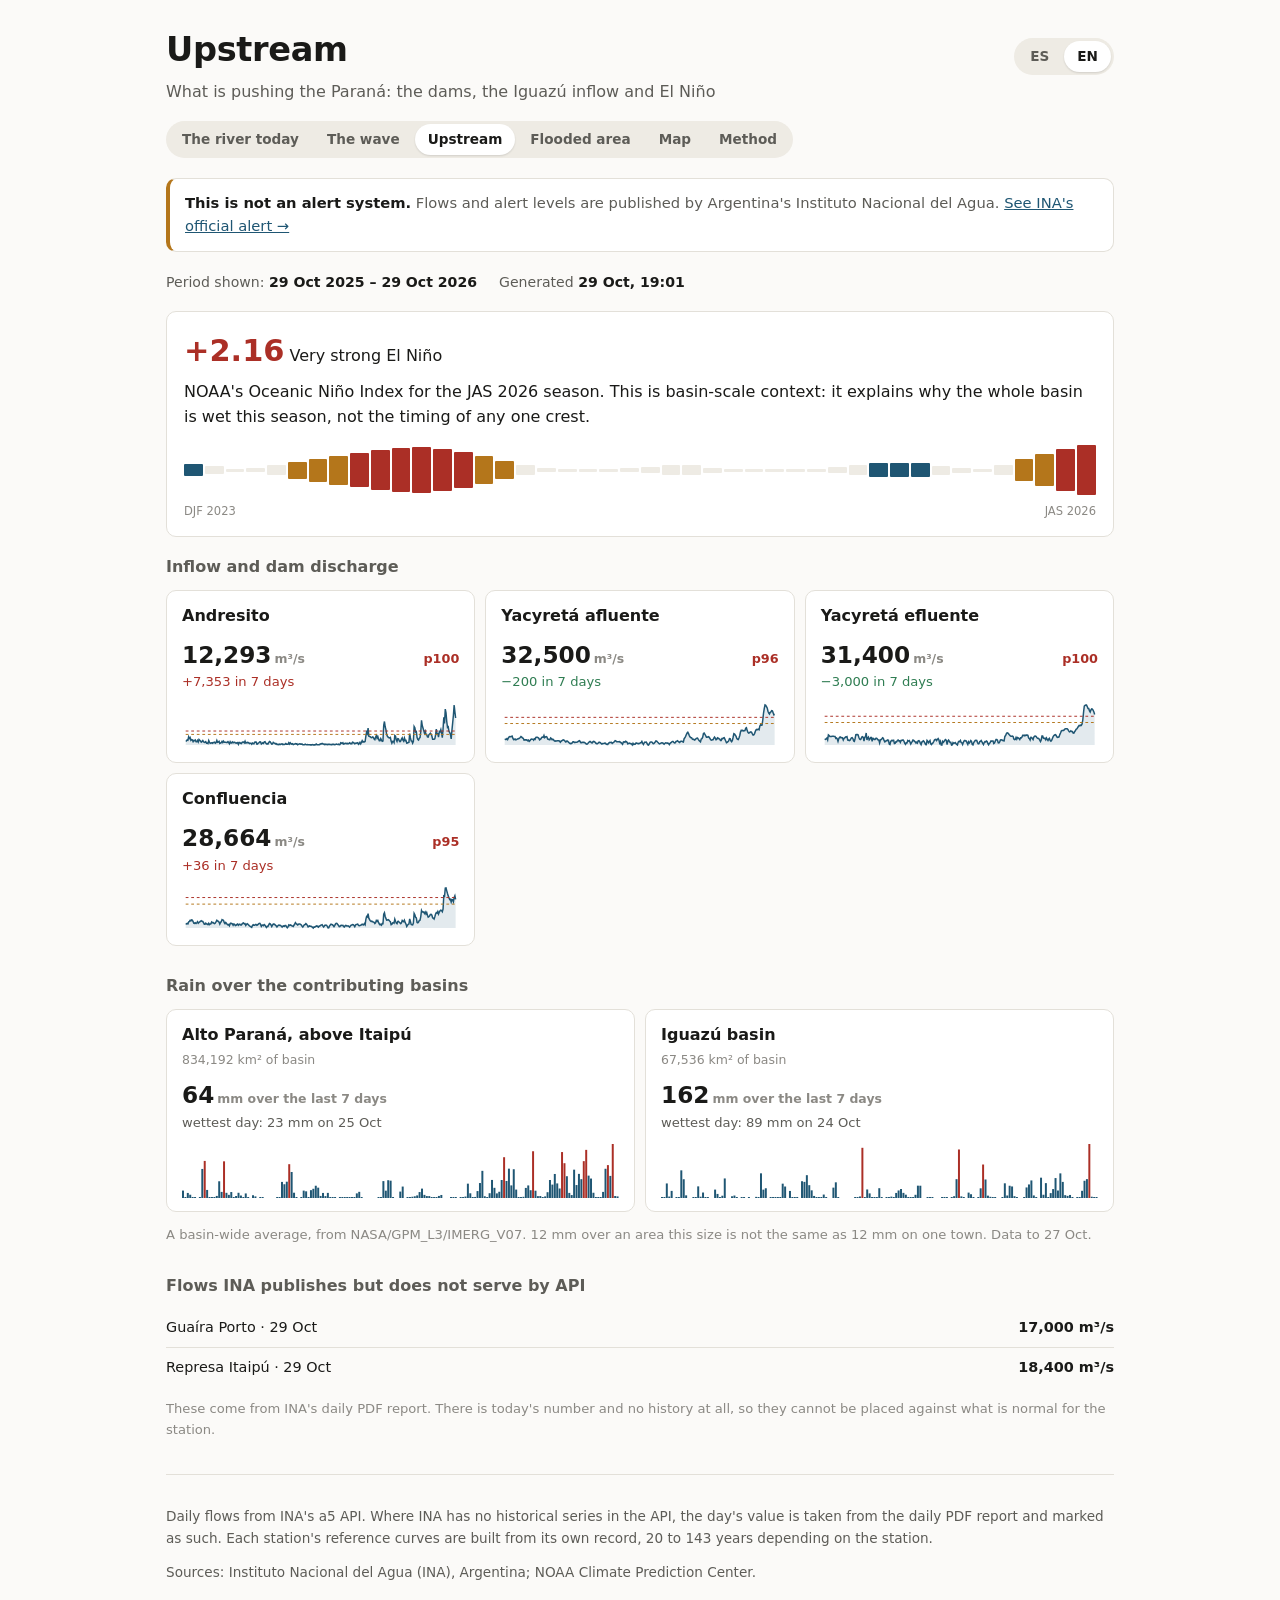
==== site/drivers.html @ 93b8a7eb "Link the method page, and stop the nav overflowing a phone Six views do not fit one row at 375 px - " ====
<!doctype html>
<html lang="es" data-theme="auto">
<head>
<meta charset="utf-8">
<meta name="viewport" content="width=device-width, initial-scale=1">
<title>Aguas arriba — Crecida del Paraná</title>
<meta name="description" content="Lo que empuja al Paraná: las represas, el aporte del Iguazú y el estado del Niño.">
<link rel="stylesheet" href="style.css">
</head>
<body>
<div class="wrap">

  <header>
    <div>
      <h1 data-t="title"></h1>
      <p class="sub" data-t="subtitle"></p>
    </div>
    <div class="langs" role="group" data-t-aria="langGroup">
      <button type="button" data-lang="es" aria-pressed="true">ES</button>
      <button type="button" data-lang="en" aria-pressed="false">EN</button>
    </div>
  </header>

  <nav class="views" data-t-aria="viewsNav">
    <a href="index.html" data-t="viewToday"></a>
    <a href="wave.html" data-t="viewWave"></a>
    <a href="drivers.html" aria-current="page" data-t="viewDrivers"></a>
    <a href="flood.html" data-t="viewFlood"></a>
    <a href="map.html" data-t="viewMap"></a>
    <a href="method.html" data-t="viewMethod"></a>
  </nav>

  <p class="notice">
    <strong data-t="noticeStrong"></strong>
    <span data-t="noticeBody"></span>
    <a href="https://alerta.ina.gob.ar/" target="_blank" rel="noopener" data-t="officialLink"></a>
  </p>

  <div id="error" class="err" hidden></div>

  <div class="meta" id="meta" hidden>
    <span><span data-t="windowLabel"></span> <b id="windowText"></b></span>
    <span><span data-t="generatedAt"></span> <b id="genAt"></b></span>
  </div>

  <div class="enso" id="enso" hidden>
    <span class="phase" id="ensoVal">–</span>
    <span class="cap" id="ensoPhase"></span>
    <p class="cap" style="margin:6px 0 0" id="ensoNote"></p>
    <div class="bars" id="ensoBars"></div>
    <div class="axis"><span id="ensoFrom"></span><span id="ensoTo"></span></div>
  </div>

  <h2 class="section" data-t="flowsHeading"></h2>
  <div class="drivers" id="drivers"></div>

  <h2 class="section" style="margin-top:28px" data-t="rainHeading"></h2>
  <div class="rain" id="rain"></div>
  <p class="cap" style="color:var(--ink-faint);font-size:.82rem" id="rainNote"></p>

  <h2 class="section" style="margin-top:28px" data-t="printedHeading"></h2>
  <div class="printed" id="printed"></div>
  <p class="cap" style="color:var(--ink-faint);font-size:.82rem" data-t="printedNote"></p>

  <footer>
    <p data-t="method"></p>
    <p data-t="credits"></p>
  </footer>
</div>

<script>
"use strict";

const T = {
  es: {
    htmlLang: "es", locale: "es-AR",
    title: "Aguas arriba",
    subtitle: "Lo que empuja al Paraná: las represas, el aporte del Iguazú y El Niño",
    langGroup: "Idioma", viewsNav: "Vistas",
    viewToday: "El río hoy", viewWave: "La onda", viewDrivers: "Aguas arriba",
    viewFlood: "Superficie",
    viewMap: "Mapa", viewMethod: "Método",
    noticeStrong: "Esto no es un sistema de alerta.",
    noticeBody: "Los caudales y los niveles de alerta los publica el Instituto Nacional del Agua.",
    officialLink: "Ver el alerta oficial del INA →",
    windowLabel: "Período mostrado:", generatedAt: "Generado",
    flowsHeading: "Caudales de entrada y de las represas",
    rainHeading: "Lluvia sobre las cuencas de aporte",
    rainBasins: { alto_parana: "Alto Paraná, sobre Itaipú", iguazu: "Cuenca del Iguazú" },
    rainLast: (n) => `en los últimos ${n} días`,
    rainPeak: (mm, day) => `día más lluvioso: ${mm} mm el ${day}`,
    rainArea: (km2) => `${km2} km² de cuenca`,
    rainNote: (src, when, stale) =>
      `Promedio sobre toda la cuenca, de ${src}. 12 mm sobre un área así no es lo mismo que 12 mm sobre un pueblo. ` +
      `Datos al ${when}` + (stale > 3 ? `, hace ${stale} días.` : "."),
    printedHeading: "Caudales que el INA publica pero no sirve por API",
    printedNote: "Estos valores salen del reporte diario del INA en PDF. Hay el número de hoy y nada de historia, así que no se los puede comparar con lo normal de la estación.",
    ensoNote: (season, year) => `Índice Niño Oceánico de la NOAA, trimestre ${season} ${year}. Es contexto de cuenca: explica por qué toda la cuenca está húmeda esta temporada, no el pico de una crecida en particular.`,
    phases: {
      el_nino_very_strong: "El Niño muy fuerte",
      el_nino_strong: "El Niño fuerte",
      el_nino_moderate: "El Niño moderado",
      el_nino_weak: "El Niño débil",
      neutral: "Neutral",
      la_nina_weak: "La Niña débil",
      la_nina_moderate: "La Niña moderada",
      la_nina_strong: "La Niña fuerte",
      la_nina_very_strong: "La Niña muy fuerte",
      unknown: "Sin dato",
    },
    inSevenDays: "en 7 días",
    noReference: "sin referencia histórica",
    alertShort: "Alerta", evacShort: "Evac.",
    method: "Caudales diarios de la API a5 del INA. Donde el INA no tiene una serie histórica en la API, el valor del día se toma del reporte diario en PDF y se marca como tal. Las curvas de referencia de cada estación se arman con su propio registro, entre 20 y 143 años según la estación.",
    credits: "Fuentes: Instituto Nacional del Agua (INA), Argentina; NOAA Climate Prediction Center.",
  },
  en: {
    htmlLang: "en", locale: "en-GB",
    title: "Upstream",
    subtitle: "What is pushing the Paraná: the dams, the Iguazú inflow and El Niño",
    langGroup: "Language", viewsNav: "Views",
    viewToday: "The river today", viewWave: "The wave", viewDrivers: "Upstream",
    viewFlood: "Flooded area",
    viewMap: "Map", viewMethod: "Method",
    noticeStrong: "This is not an alert system.",
    noticeBody: "Flows and alert levels are published by Argentina's Instituto Nacional del Agua.",
    officialLink: "See INA's official alert →",
    windowLabel: "Period shown:", generatedAt: "Generated",
    flowsHeading: "Inflow and dam discharge",
    rainHeading: "Rain over the contributing basins",
    rainBasins: { alto_parana: "Alto Paraná, above Itaipú", iguazu: "Iguazú basin" },
    rainLast: (n) => `over the last ${n} days`,
    rainPeak: (mm, day) => `wettest day: ${mm} mm on ${day}`,
    rainArea: (km2) => `${km2} km² of basin`,
    rainNote: (src, when, stale) =>
      `A basin-wide average, from ${src}. 12 mm over an area this size is not the same as 12 mm on one town. ` +
      `Data to ${when}` + (stale > 3 ? `, ${stale} days ago.` : "."),
    printedHeading: "Flows INA publishes but does not serve by API",
    printedNote: "These come from INA's daily PDF report. There is today's number and no history at all, so they cannot be placed against what is normal for the station.",
    ensoNote: (season, year) => `NOAA's Oceanic Niño Index for the ${season} ${year} season. This is basin-scale context: it explains why the whole basin is wet this season, not the timing of any one crest.`,
    phases: {
      el_nino_very_strong: "Very strong El Niño",
      el_nino_strong: "Strong El Niño",
      el_nino_moderate: "Moderate El Niño",
      el_nino_weak: "Weak El Niño",
      neutral: "Neutral",
      la_nina_weak: "Weak La Niña",
      la_nina_moderate: "Moderate La Niña",
      la_nina_strong: "Strong La Niña",
      la_nina_very_strong: "Very strong La Niña",
      unknown: "No data",
    },
    inSevenDays: "in 7 days",
    noReference: "no historical reference",
    alertShort: "Alert", evacShort: "Evac.",
    method: "Daily flows from INA's a5 API. Where INA has no historical series in the API, the day's value is taken from the daily PDF report and marked as such. Each station's reference curves are built from its own record, 20 to 143 years depending on the station.",
    credits: "Sources: Instituto Nacional del Agua (INA), Argentina; NOAA Climate Prediction Center.",
  },
};

let lang = "es";
let payload = null;
const SVG = "http://www.w3.org/2000/svg";

function fmt(value, digits) {
  if (value === null || value === undefined) return "–";
  return new Intl.NumberFormat(T[lang].locale, {
    minimumFractionDigits: digits, maximumFractionDigits: digits,
  }).format(value);
}

function pickLang() {
  let saved = null;
  try { saved = localStorage.getItem("crecida.lang"); } catch (e) { /* private mode */ }
  if (saved === "es" || saved === "en") return saved;
  return (navigator.language || "es").toLowerCase().startsWith("en") ? "en" : "es";
}

function setLang(next) {
  lang = next;
  try { localStorage.setItem("crecida.lang", next); } catch (e) { /* ignore */ }
  const t = T[lang];
  document.documentElement.lang = t.htmlLang;
  for (const el of document.querySelectorAll("[data-t]")) {
    const value = t[el.dataset.t];
    if (typeof value === "string") el.textContent = value;
  }
  for (const el of document.querySelectorAll("[data-t-aria]")) {
    el.setAttribute("aria-label", t[el.dataset.tAria] || "");
  }
  for (const b of document.querySelectorAll(".langs button")) {
    b.setAttribute("aria-pressed", String(b.dataset.lang === lang));
  }
  if (payload) render(payload);
}

function el(name, attrs, text) {
  const node = document.createElementNS(SVG, name);
  for (const [k, v] of Object.entries(attrs || {})) node.setAttribute(k, v);
  if (text !== undefined) node.textContent = text;
  return node;
}

function dayLabel(iso) {
  return new Intl.DateTimeFormat(T[lang].locale, { day: "numeric", month: "short" })
    .format(new Date(iso + "T12:00:00"));
}

function sparkline(gauge) {
  const W = 300, H = 48, PAD = 4;
  const svg = document.createElementNS(SVG, "svg");
  svg.setAttribute("class", "spark");
  svg.setAttribute("viewBox", `0 0 ${W} ${H}`);
  svg.setAttribute("preserveAspectRatio", "none");
  svg.setAttribute("role", "img");

  const values = gauge.values;
  if (!values.length) return svg;
  const lines = [gauge.alert, gauge.evacuation].filter((v) => v !== null && v !== undefined);
  const lo = Math.min(...values, ...lines);
  const hi = Math.max(...values, ...lines);
  const span = Math.max(hi - lo, 1e-6);
  const x = (i) => PAD + (i / Math.max(values.length - 1, 1)) * (W - 2 * PAD);
  const y = (v) => H - PAD - ((v - lo) / span) * (H - 2 * PAD);

  const points = values.map((v, i) => `${x(i).toFixed(1)},${y(v).toFixed(1)}`);
  svg.appendChild(el("path", {
    class: "area",
    d: `M${x(0).toFixed(1)},${(H - PAD).toFixed(1)} L` + points.join(" L") +
       ` L${x(values.length - 1).toFixed(1)},${(H - PAD).toFixed(1)} Z`,
  }));
  svg.appendChild(el("path", { class: "line", d: "M" + points.join(" L") }));

  for (const [value, cls] of [[gauge.alert, "alert"], [gauge.evacuation, "evac"]]) {
    if (value === null || value === undefined) continue;
    svg.appendChild(el("line", {
      class: "thr " + cls, x1: PAD, x2: W - PAD, y1: y(value), y2: y(value),
    }));
  }
  svg.appendChild(el("title", {},
    `${gauge.name}: ${dayLabel(gauge.days[0])} – ${dayLabel(gauge.days[gauge.days.length - 1])}`));
  return svg;
}

function driverCard(gauge) {
  const t = T[lang];
  const card = document.createElement("div");
  card.className = "driver";

  const h = document.createElement("h3");
  h.textContent = gauge.name;
  card.appendChild(h);
  const row = document.createElement("div");
  row.className = "row";
  const val = document.createElement("span");
  val.className = "val";
  val.textContent = fmt(gauge.latest.value, gauge.unit === "m3/s" ? 0 : 2);
  const unit = document.createElement("span");
  unit.className = "u";
  unit.textContent = gauge.unit === "m3/s" ? "m³/s" : "m";
  val.appendChild(unit);
  row.appendChild(val);

  const right = document.createElement("span");
  const pct = document.createElement("span");
  pct.className = "pct";
  if (gauge.latest.percentile === null) {
    pct.textContent = t.noReference;
    pct.style.color = "var(--unknown)";
  } else {
    pct.textContent = "p" + fmt(gauge.latest.percentile, 0);
    pct.style.color = gauge.latest.percentile >= 90 ? "var(--evac)"
      : gauge.latest.percentile >= 75 ? "var(--alert)" : "var(--ink-soft)";
  }
  right.appendChild(pct);
  row.appendChild(right);
  card.appendChild(row);

  if (gauge.change_7d !== null && gauge.change_7d !== undefined) {
    const d7 = document.createElement("div");
    d7.className = "d7 " + (gauge.change_7d > 0 ? "up" : gauge.change_7d < 0 ? "down" : "");
    const sign = gauge.change_7d > 0 ? "+" : gauge.change_7d < 0 ? "−" : "±";
    d7.textContent = `${sign}${fmt(Math.abs(gauge.change_7d), 0)} ${t.inSevenDays}`;
    card.appendChild(d7);
  }

  card.appendChild(sparkline(gauge));
  return card;
}

function renderEnso(enso) {
  const t = T[lang];
  if (!enso) return;
  const box = document.getElementById("enso");
  const value = document.getElementById("ensoVal");
  value.textContent = (enso.anomaly > 0 ? "+" : "") + fmt(enso.anomaly, 2);
  value.className = "phase " + (enso.anomaly >= 0.5 ? "warm" : enso.anomaly <= -0.5 ? "cool" : "");
  document.getElementById("ensoPhase").textContent =
    t.phases[enso.phase] || t.phases.unknown;
  document.getElementById("ensoNote").textContent = t.ensoNote(enso.season, enso.year);

  const bars = document.getElementById("ensoBars");
  bars.replaceChildren();
  const recent = enso.recent || [];
  const peak = Math.max(1, ...recent.map((r) => Math.abs(r.anomaly)));
  for (const reading of recent) {
    const bar = document.createElement("i");
    const share = Math.abs(reading.anomaly) / peak;
    bar.style.height = Math.max(3, share * 50) + "px";
    if (reading.anomaly >= 1.5) bar.className = "hot";
    else if (reading.anomaly >= 0.5) bar.className = "warm";
    else if (reading.anomaly <= -0.5) bar.className = "cool";
    bar.title = `${reading.season} ${reading.year}: ${reading.anomaly > 0 ? "+" : ""}${fmt(reading.anomaly, 2)}`;
    bars.appendChild(bar);
  }
  if (recent.length) {
    document.getElementById("ensoFrom").textContent =
      `${recent[0].season} ${recent[0].year}`;
    document.getElementById("ensoTo").textContent =
      `${recent[recent.length - 1].season} ${recent[recent.length - 1].year}`;
  }
  box.hidden = false;
}

function renderRain(rain) {
  const t = T[lang];
  const box = document.getElementById("rain");
  const note = document.getElementById("rainNote");
  box.replaceChildren();
  note.textContent = "";
  if (!rain || !rain.basins || !rain.basins.length) return;

  for (const basin of rain.basins) {
    const card = document.createElement("div");
    card.className = "rainbox";

    const h = document.createElement("h3");
    h.textContent = t.rainBasins[basin.key] || basin.key;
    card.appendChild(h);

    const area = document.createElement("p");
    area.className = "area";
    area.textContent = t.rainArea(fmt(basin.area_km2, 0));
    card.appendChild(area);

    const tot = document.createElement("div");
    tot.className = "tot";
    tot.textContent = fmt(basin.recent_mm, 0);
    const u = document.createElement("span");
    u.className = "u";
    u.textContent = "mm " + t.rainLast(basin.recent_days);
    tot.appendChild(u);
    card.appendChild(tot);

    if (basin.wettest_day) {
      const peak = document.createElement("div");
      peak.className = "peak";
      peak.textContent = t.rainPeak(fmt(basin.wettest_day.mm, 0),
                                    dayLabel(basin.wettest_day.day));
      card.appendChild(peak);
    }

    // Daily bars. The scale is per basin: the Iguazu peaks near 90 mm and
    // the Alto Parana near 24, and one shared axis would flatten the
    // smaller basin into nothing.
    const W = 300, H = 56;
    const svg = document.createElementNS(SVG, "svg");
    svg.setAttribute("class", "rainbars");
    svg.setAttribute("viewBox", `0 0 ${W} ${H}`);
    svg.setAttribute("preserveAspectRatio", "none");
    svg.setAttribute("role", "img");
    const values = basin.mm.map((v) => (v === null ? 0 : v));
    const peakValue = Math.max(1, ...values);
    const barW = W / values.length;
    values.forEach((value, i) => {
      const h = Math.max(value > 0 ? 1 : 0, (value / peakValue) * (H - 2));
      const rect = el("rect", {
        x: (i * barW).toFixed(2), y: (H - h).toFixed(2),
        width: Math.max(barW - 0.3, 0.6).toFixed(2), height: h.toFixed(2),
      });
      if (value >= peakValue * 0.6) rect.setAttribute("class", "big");
      rect.appendChild(el("title", {}, `${dayLabel(basin.days[i])}: ${fmt(value, 1)} mm`));
      svg.appendChild(rect);
    });
    card.appendChild(svg);
    box.appendChild(card);
  }

  note.textContent = t.rainNote(
    rain.source || "IMERG", dayLabel(rain.window.end), rain.stale_days || 0);
  if ((rain.stale_days || 0) > 3) note.classList.add("stalewarn");
  else note.classList.remove("stalewarn");
}

function renderPrinted(rows, reportDate) {
  const t = T[lang];
  const box = document.getElementById("printed");
  box.replaceChildren();
  if (!rows || !rows.length) return;
  const list = document.createElement("ul");
  for (const row of rows) {
    const li = document.createElement("li");
    const left = document.createElement("span");
    left.textContent = row.station + (reportDate ? ` · ${dayLabel(reportDate)}` : "");
    const right = document.createElement("span");
    right.className = "v";
    right.textContent = `${fmt(row.value, 0)} ${row.unit === "m3/s" ? "m³/s" : "m"}`;
    li.append(left, right);
    list.appendChild(li);
  }
  box.appendChild(list);
}

function render(data) {
  const t = T[lang];
  // The window spans a year, so the year has to be in the label: without
  // it "29 oct - 29 oct" reads as a single day.
  const spanFmt = new Intl.DateTimeFormat(t.locale, {
    day: "numeric", month: "short", year: "numeric",
  });
  document.getElementById("windowText").textContent =
    `${spanFmt.format(new Date(data.window.start + "T12:00:00"))} – ` +
    `${spanFmt.format(new Date(data.window.end + "T12:00:00"))}`;
  document.getElementById("genAt").textContent =
    new Intl.DateTimeFormat(t.locale, {
      day: "numeric", month: "short", hour: "2-digit", minute: "2-digit",
    }).format(new Date(data.generated_at));
  document.getElementById("meta").hidden = false;

  renderEnso(data.enso);
  document.getElementById("drivers").replaceChildren(
    ...(data.gauges || []).map(driverCard));
  renderRain(data.rainfall);
  renderPrinted(data.report_only, data.report_date);
}

for (const b of document.querySelectorAll(".langs button")) {
  b.addEventListener("click", () => setLang(b.dataset.lang));
}

setLang(pickLang());

fetch("data/drivers.json", { cache: "no-cache" })
  .then((r) => { if (!r.ok) throw new Error("HTTP " + r.status); return r.json(); })
  .then((data) => { payload = data; render(data); })
  .catch((err) => {
    const box = document.getElementById("error");
    box.textContent = "No se pudieron cargar los datos / could not load data: " + err.message;
    box.hidden = false;
  });
</script>
</body>
</html>
---- site/style.css ----
/* Shared across every view. Each page adds only what is its own. */

:root {
  --bg: #fbfaf8;
  --panel: #ffffff;
  --ink: #1a1a18;
  --ink-soft: #5d5c57;
  --ink-faint: #8b8984;
  --line: #e3e0d9;
  --below: #2f7d52;
  --alert: #b4761b;
  --evac: #ab2f26;
  --unknown: #9a9892;
  --track: #eeebe4;
  --accent: #1f5673;
  --radius: 10px;

  /* Percentile bands, driest to wettest. Ordered so that lightness falls
     as the river rises: the scale still reads as a ramp in greyscale and
     for a reader who cannot separate red from green. */
  --p-lowest: #cfd9dd;
  --p-low: #e3e7e4;
  --p-normal: #efeadf;
  --p-high: #f2d9a8;
  --p-higher: #e3a155;
  --p-highest: #b4441f;
  --p-none: #f2f0ec;
}

@media (prefers-color-scheme: dark) {
  :root:not([data-theme="light"]) {
    --bg: #15171a;
    --panel: #1d2024;
    --ink: #eceae5;
    --ink-soft: #a8a6a0;
    --ink-faint: #7d7b76;
    --line: #2d3137;
    --below: #5bbd86;
    --alert: #e0a243;
    --evac: #ef6a5e;
    --unknown: #6f6d68;
    --track: #262a2f;
    --accent: #7fb6d4;

    --p-lowest: #38474e;
    --p-low: #3b4542;
    --p-normal: #45403a;
    --p-high: #7a5f30;
    --p-higher: #c08440;
    --p-highest: #d4542a;
    --p-none: #22262a;
  }
}

* { box-sizing: border-box; }

body {
  margin: 0;
  background: var(--bg);
  color: var(--ink);
  font: 16px/1.55 ui-sans-serif, system-ui, -apple-system, "Segoe UI", Roboto, sans-serif;
  -webkit-text-size-adjust: 100%;
}

.wrap { max-width: 980px; margin: 0 auto; padding: 24px 16px 64px; }

header { display: flex; flex-wrap: wrap; gap: 12px; align-items: baseline; justify-content: space-between; }
h1 { font-size: clamp(1.5rem, 4vw, 2.1rem); margin: 0; letter-spacing: -0.01em; }
.sub { color: var(--ink-soft); margin: 4px 0 0; }

/* Language switch and view nav share a pill look. */
.langs, nav.views { display: flex; gap: 2px; background: var(--track); border-radius: 999px; padding: 3px; }
.langs button, nav.views a {
  border: 0; background: transparent; color: var(--ink-soft);
  font: inherit; font-size: .85rem; font-weight: 600;
  padding: 5px 13px; border-radius: 999px; cursor: pointer;
  text-decoration: none; white-space: nowrap;
}
.langs button[aria-pressed="true"], nav.views a[aria-current="page"] {
  background: var(--panel); color: var(--ink); box-shadow: 0 1px 2px rgb(0 0 0 / .12);
}
.langs button:focus-visible, nav.views a:focus-visible { outline: 2px solid var(--accent); outline-offset: 2px; }
nav.views { margin: 16px 0 0; width: fit-content; }

.notice {
  margin: 20px 0;
  padding: 13px 15px;
  border: 1px solid var(--line);
  border-left: 4px solid var(--alert);
  border-radius: var(--radius);
  background: var(--panel);
  font-size: .92rem;
  color: var(--ink-soft);
}
.notice strong { color: var(--ink); }
.notice a, footer a { color: var(--accent); }

.meta { display: flex; flex-wrap: wrap; gap: 8px 22px; margin: 18px 0 8px; font-size: .88rem; color: var(--ink-soft); }
.meta b { color: var(--ink); font-variant-numeric: tabular-nums; font-weight: 600; }
.stale { color: var(--evac); font-weight: 600; }

.tally { display: flex; flex-wrap: wrap; gap: 10px; margin: 14px 0 22px; }
.tally div {
  flex: 1 1 140px; background: var(--panel); border: 1px solid var(--line);
  border-radius: var(--radius); padding: 11px 13px;
}
.tally .n { font-size: 1.5rem; font-weight: 650; font-variant-numeric: tabular-nums; display: block; }
.tally .k { font-size: .8rem; color: var(--ink-soft); }
.tally .evac .n { color: var(--evac); }
.tally .alert .n { color: var(--alert); }

h2.section { font-size: 1rem; color: var(--ink-soft); font-weight: 600; margin: 0 0 10px; }

/* -- view 1: gauge list -------------------------------------------------- */

ul.gauges { list-style: none; margin: 0; padding: 0; display: flex; flex-direction: column; gap: 8px; }
li.gauge {
  background: var(--panel); border: 1px solid var(--line); border-radius: var(--radius);
  padding: 12px 14px;
  display: grid; gap: 4px 14px;
  grid-template-columns: minmax(0, 1fr) auto;
}
.name { font-weight: 620; margin: 0; }
.tags { display: flex; flex-wrap: wrap; gap: 5px; margin-top: 3px; }
.tag {
  font-size: .7rem; text-transform: uppercase; letter-spacing: .04em;
  color: var(--ink-faint); border: 1px solid var(--line);
  padding: 1px 6px; border-radius: 4px; white-space: nowrap;
}
.reading { text-align: right; white-space: nowrap; }
.level { font-size: 1.35rem; font-weight: 650; font-variant-numeric: tabular-nums; }
.unit { font-size: .8rem; color: var(--ink-faint); margin-left: 2px; }
.change { font-size: .85rem; font-variant-numeric: tabular-nums; color: var(--ink-soft); }
.change.up { color: var(--evac); }
.change.down { color: var(--below); }

.bar { grid-column: 1 / -1; margin-top: 7px; }
.track { position: relative; height: 9px; background: var(--track); border-radius: 5px; overflow: hidden; }
.fill { position: absolute; inset: 0 auto 0 0; border-radius: 5px; background: var(--below); }
.gauge[data-status="alert"] .fill { background: var(--alert); }
.gauge[data-status="evacuation"] .fill { background: var(--evac); }
.tick { position: absolute; top: -3px; bottom: -3px; width: 2px; }
.tick.a { background: var(--alert); }
.tick.e { background: var(--evac); }
.scale { display: flex; justify-content: space-between; font-size: .72rem; color: var(--ink-faint); margin-top: 4px; font-variant-numeric: tabular-nums; }
.status { font-size: .78rem; font-weight: 600; }
.gauge[data-status="below"] .status { color: var(--below); }
.gauge[data-status="alert"] .status { color: var(--alert); }
.gauge[data-status="evacuation"] .status { color: var(--evac); }
.gauge[data-status="unknown"] .status { color: var(--unknown); }
.nodata { color: var(--ink-faint); font-style: italic; }

/* -- view 2: the wave ---------------------------------------------------- */

.chartbox {
  background: var(--panel); border: 1px solid var(--line);
  border-radius: var(--radius); padding: 12px 10px 8px;
  overflow-x: auto;
}
#chart { display: block; min-width: 640px; width: 100%; height: auto; }
#chart text { font: 11px ui-sans-serif, system-ui, sans-serif; fill: var(--ink-soft); }
#chart text.gaugelabel { fill: var(--ink); font-weight: 600; }
#chart text.km { fill: var(--ink-faint); font-size: 10px; }
#chart .grid { stroke: var(--line); stroke-width: 1; }
#chart .crest { fill: var(--ink); stroke: var(--panel); stroke-width: 1.5; }
#chart .crest.high { fill: var(--evac); }

.legend { display: flex; flex-wrap: wrap; align-items: center; gap: 10px; margin: 12px 0 0; font-size: .78rem; color: var(--ink-soft); }
.legend .swatches { display: flex; align-items: center; gap: 0; }
.legend .sw { width: 30px; height: 12px; }
.legend .sw:first-child { border-radius: 3px 0 0 3px; }
.legend .sw:last-child { border-radius: 0 3px 3px 0; }
.legend .key { display: inline-flex; align-items: center; gap: 5px; }
.legend .dot { width: 9px; height: 9px; border-radius: 50%; background: var(--evac); display: inline-block; }

table.legs { width: 100%; border-collapse: collapse; font-size: .88rem; }
table.legs th, table.legs td { padding: 7px 9px; border-bottom: 1px solid var(--line); text-align: right; }
table.legs th { color: var(--ink-soft); font-weight: 600; font-size: .78rem; text-transform: uppercase; letter-spacing: .03em; }
table.legs th:first-child, table.legs td:first-child { text-align: left; }
table.legs td { font-variant-numeric: tabular-nums; }
table.legs tr:last-child td { border-bottom: 0; }
table.legs .muted { color: var(--ink-faint); }

.headline {
  background: var(--panel); border: 1px solid var(--line); border-radius: var(--radius);
  padding: 14px 16px; margin: 18px 0;
}
.headline .big { font-size: 1.8rem; font-weight: 650; font-variant-numeric: tabular-nums; }
.headline .cap { color: var(--ink-soft); font-size: .9rem; }

footer { margin-top: 34px; padding-top: 18px; border-top: 1px solid var(--line); font-size: .85rem; color: var(--ink-soft); }
.err { padding: 18px; border: 1px solid var(--evac); border-radius: var(--radius); color: var(--evac); }
[hidden] { display: none !important; }

@media (max-width: 480px) {
  li.gauge { grid-template-columns: minmax(0, 1fr) auto; padding: 11px 12px; }
  .level { font-size: 1.2rem; }
  .wrap { padding: 20px 16px 56px; }
}

/* -- view 3: upstream drivers -------------------------------------------- */

.drivers { display: grid; gap: 10px; grid-template-columns: repeat(auto-fit, minmax(290px, 1fr)); }
.driver {
  background: var(--panel); border: 1px solid var(--line);
  border-radius: var(--radius); padding: 13px 15px;
}
.driver h3 { margin: 0; font-size: 1rem; font-weight: 620; }
.driver .note { color: var(--ink-faint); font-size: .78rem; margin: 2px 0 0; }
.driver .row { display: flex; align-items: baseline; justify-content: space-between; gap: 10px; margin-top: 8px; }
.driver .val { font-size: 1.45rem; font-weight: 650; font-variant-numeric: tabular-nums; }
.driver .val .u { font-size: .78rem; color: var(--ink-faint); margin-left: 3px; }
.driver .pct { font-size: .8rem; font-weight: 600; }
.driver .d7 { font-size: .82rem; font-variant-numeric: tabular-nums; color: var(--ink-soft); }
.driver .d7.up { color: var(--evac); }
.driver .d7.down { color: var(--below); }
.spark { display: block; width: 100%; height: 48px; margin-top: 8px; }
.spark path.line { fill: none; stroke: var(--accent); stroke-width: 1.6; }
.spark path.area { fill: var(--accent); opacity: .12; stroke: none; }
.spark line.thr { stroke-width: 1; stroke-dasharray: 3 3; }
.spark line.alert { stroke: var(--alert); }
.spark line.evac { stroke: var(--evac); }
.spark text { font-size: 9px; fill: var(--ink-faint); }

.enso {
  background: var(--panel); border: 1px solid var(--line); border-radius: var(--radius);
  padding: 15px 17px; margin: 18px 0;
}
.enso .phase { font-size: 1.9rem; font-weight: 650; font-variant-numeric: tabular-nums; }
.enso .phase.warm { color: var(--evac); }
.enso .phase.cool { color: var(--accent); }
.enso .bars { display: flex; align-items: flex-end; gap: 2px; height: 56px; margin-top: 12px; }
.enso .bars i {
  flex: 1 1 0; min-width: 2px; background: var(--track); border-radius: 1px;
  align-self: center; position: relative;
}
.enso .bars i.warm { background: var(--alert); }
.enso .bars i.hot { background: var(--evac); }
.enso .bars i.cool { background: var(--accent); }
.enso .axis { display: flex; justify-content: space-between; font-size: .72rem; color: var(--ink-faint); margin-top: 5px; }

.printed { margin-top: 10px; }
.printed li { list-style: none; display: flex; justify-content: space-between; gap: 12px;
  padding: 8px 0; border-bottom: 1px solid var(--line); font-size: .9rem; }
.printed ul { margin: 0; padding: 0; }
.printed li:last-child { border-bottom: 0; }
.printed .v { font-variant-numeric: tabular-nums; font-weight: 600; }

/* rainfall panel */
.rain { display: grid; gap: 10px; grid-template-columns: repeat(auto-fit, minmax(290px, 1fr)); }
.rainbox {
  background: var(--panel); border: 1px solid var(--line);
  border-radius: var(--radius); padding: 13px 15px;
}
.rainbox h3 { margin: 0; font-size: 1rem; font-weight: 620; }
.rainbox .area { color: var(--ink-faint); font-size: .78rem; margin: 2px 0 0; }
.rainbox .tot { font-size: 1.45rem; font-weight: 650; font-variant-numeric: tabular-nums; margin-top: 8px; }
.rainbox .tot .u { font-size: .78rem; color: var(--ink-faint); margin-left: 3px; }
.rainbox .peak { font-size: .82rem; color: var(--ink-soft); font-variant-numeric: tabular-nums; }
.rainbars { display: block; width: 100%; height: 56px; margin-top: 9px; }
.rainbars rect { fill: var(--accent); }
.rainbars rect.big { fill: var(--evac); }
.stalewarn { color: var(--alert); font-weight: 600; }

/* -- view 4: flooded area ------------------------------------------------ */

/* Narrow enough to fit a phone without scrolling away the newest bar,
   which is the one that matters most. */
.floodchart { display: block; width: 100%; height: auto; min-width: 440px; }
.floodchart .grid { stroke: var(--line); stroke-width: 1; }
.floodchart .baseline { stroke: var(--ink-faint); stroke-width: 1.5; stroke-dasharray: 5 4; }
.floodchart .bar { fill: var(--accent); opacity: .75; }
.floodchart .bar.high { fill: var(--evac); opacity: .9; }
.floodchart .stage { fill: none; stroke: var(--alert); stroke-width: 2; }
.floodchart .stagedot { fill: var(--alert); }
.floodchart text { font: 11px ui-sans-serif, system-ui, sans-serif; fill: var(--ink-soft); }
.floodchart text.axis { font-size: 10px; fill: var(--ink-faint); }
.floodkeys { display: flex; flex-wrap: wrap; gap: 14px; margin-top: 10px; font-size: .78rem; color: var(--ink-soft); }
.floodkeys i { width: 12px; height: 12px; border-radius: 2px; display: inline-block; vertical-align: -2px; margin-right: 5px; }
.floodkeys i.water { background: var(--accent); }
.floodkeys i.flood { background: var(--evac); }
.floodkeys i.stage { background: var(--alert); height: 3px; border-radius: 2px; }
.floodkeys i.base { background: var(--ink-faint); height: 0; border-top: 2px dashed var(--ink-faint); }

/* the flood loop */
figure.loop { margin: 0 0 8px; }
/* The corridor is a tall portrait strip; unconstrained it is over a
   thousand pixels high and swallows the page. Bound the height and let the
   width follow. */
figure.loop img {
  display: block; margin: 0 auto;
  max-height: 68vh; width: auto; max-width: 100%; height: auto;
  border: 1px solid var(--line); border-radius: var(--radius); background: #1a1a18;
}
figure.loop figcaption {
  max-width: 560px; margin: 10px auto 0; text-align: center;
  font-size: .82rem; color: var(--ink-faint);
}

/* -- view 5: the map ----------------------------------------------------- */

.wrap.wide { max-width: 1180px; }

#map {
  height: min(72vh, 760px); width: 100%;
  border: 1px solid var(--line); border-radius: var(--radius);
  background: var(--track); z-index: 0;
}
.leaflet-container { font: inherit; background: var(--track); }
.depttip {
  background: var(--panel); color: var(--ink); border: 1px solid var(--line);
  font-size: .78rem; box-shadow: none;
}

.player {
  display: flex; align-items: center; gap: 12px; margin-top: 12px;
  background: var(--panel); border: 1px solid var(--line);
  border-radius: var(--radius); padding: 10px 14px;
}
.player input[type="range"] { flex: 1 1 auto; accent-color: var(--accent); min-width: 120px; }
.player .readout { white-space: nowrap; font-size: .85rem; color: var(--ink-soft); text-align: right; }
.player .readout b { display: block; color: var(--ink); font-variant-numeric: tabular-nums; }

.playbtn {
  flex: 0 0 auto; width: 38px; height: 38px; border-radius: 50%;
  border: 1px solid var(--line); background: var(--track); cursor: pointer;
  position: relative;
}
.playbtn::before {
  content: ""; position: absolute; left: 14px; top: 10px;
  border-left: 12px solid var(--ink); border-top: 9px solid transparent;
  border-bottom: 9px solid transparent;
}
.playbtn.playing::before {
  left: 12px; top: 11px; width: 4px; height: 16px;
  border: 0; background: var(--ink);
  box-shadow: 8px 0 0 var(--ink);
}
.playbtn:focus-visible { outline: 2px solid var(--accent); outline-offset: 2px; }

.maplegend { display: flex; flex-wrap: wrap; gap: 14px; margin-top: 10px; font-size: .78rem; color: var(--ink-soft); }
.maplegend .sw { width: 13px; height: 13px; border-radius: 3px; display: inline-block; vertical-align: -2px; margin-right: 6px; }
.maplegend .sw.chan { background: #2166b8; }
.maplegend .sw.flood { background: #f26b17; }
.maplegend .sw.gauge { background: #2f7d52; border-radius: 50%; border: 2px solid #fff; }
.maplegend .sw.dept { background: transparent; border: 1px dashed var(--ink-soft); border-radius: 0; }

@media (max-width: 560px) {
  #map { height: 58vh; }
  .player .readout { font-size: .78rem; }
}

.layerswitch { display: inline-flex; gap: 2px; background: var(--track); border-radius: 999px; padding: 3px; margin-top: 12px; }
.layerswitch button {
  border: 0; background: transparent; color: var(--ink-soft);
  font: inherit; font-size: .85rem; font-weight: 600;
  padding: 6px 14px; border-radius: 999px; cursor: pointer; white-space: nowrap;
}
.layerswitch button[aria-pressed="true"] { background: var(--panel); color: var(--ink); box-shadow: 0 1px 2px rgb(0 0 0 / .12); }
.layerswitch button:focus-visible { outline: 2px solid var(--accent); outline-offset: 2px; }
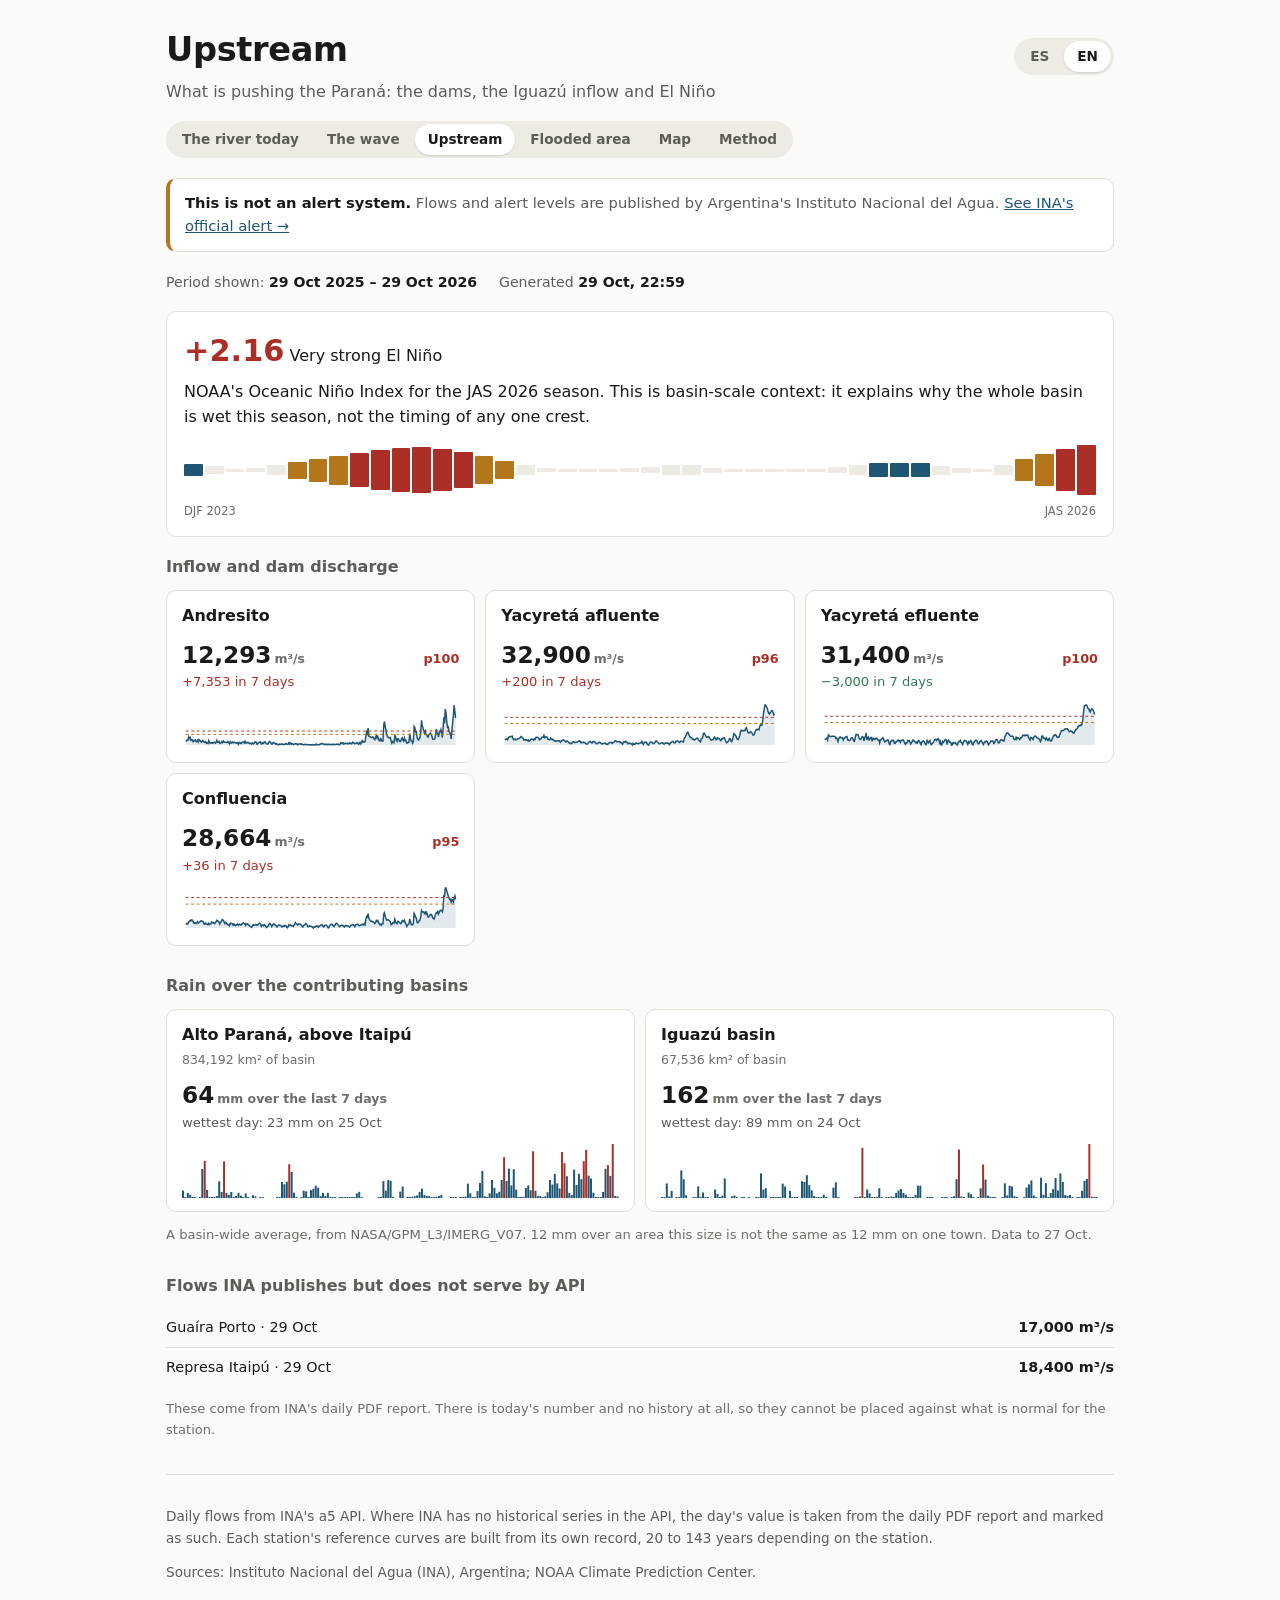
==== commit 62e4e8fb: "WCAG 2.2: a way past the nav, a readable slider, and live regions Re-audited with a current checklis" ====
--- a/site/drivers.html
+++ b/site/drivers.html
@@ -8,6 +8,7 @@
 <link rel="stylesheet" href="style.css">
 </head>
 <body>
+<a class="skip" href="#content" data-t="skipLink"></a>
 <div class="wrap">
 
   <header>
@@ -30,13 +31,15 @@
     <a href="method.html" data-t="viewMethod"></a>
   </nav>
 
+  <main id="content" tabindex="-1">
+
   <p class="notice">
     <strong data-t="noticeStrong"></strong>
     <span data-t="noticeBody"></span>
     <a href="https://alerta.ina.gob.ar/" target="_blank" rel="noopener" data-t="officialLink"></a>
   </p>
 
-  <div id="error" class="err" hidden></div>
+  <div id="error" class="err" role="alert" hidden></div>
 
   <div class="meta" id="meta" hidden>
     <span><span data-t="windowLabel"></span> <b id="windowText"></b></span>
@@ -62,6 +65,8 @@
   <div class="printed" id="printed"></div>
   <p class="cap" style="color:var(--ink-faint);font-size:.82rem" data-t="printedNote"></p>
 
+  </main>
+
   <footer>
     <p data-t="method"></p>
     <p data-t="credits"></p>
@@ -77,7 +82,7 @@
     title: "Aguas arriba",
     subtitle: "Lo que empuja al Paraná: las represas, el aporte del Iguazú y El Niño",
     langGroup: "Idioma", viewsNav: "Vistas",
-    viewToday: "El río hoy", viewWave: "La onda", viewDrivers: "Aguas arriba",
+    skipLink: "Saltar al contenido", viewToday: "El río hoy", viewWave: "La onda", viewDrivers: "Aguas arriba",
     viewFlood: "Superficie",
     viewMap: "Mapa", viewMethod: "Método",
     noticeStrong: "Esto no es un sistema de alerta.",
@@ -119,7 +124,7 @@
     title: "Upstream",
     subtitle: "What is pushing the Paraná: the dams, the Iguazú inflow and El Niño",
     langGroup: "Language", viewsNav: "Views",
-    viewToday: "The river today", viewWave: "The wave", viewDrivers: "Upstream",
+    skipLink: "Skip to content", viewToday: "The river today", viewWave: "The wave", viewDrivers: "Upstream",
     viewFlood: "Flooded area",
     viewMap: "Map", viewMethod: "Method",
     noticeStrong: "This is not an alert system.",
--- a/site/style.css
+++ b/site/style.css
@@ -5,7 +5,7 @@
   --panel: #ffffff;
   --ink: #1a1a18;
   --ink-soft: #5d5c57;
-  --ink-faint: #8b8984;
+  --ink-faint: #6f6d67;
   --line: #e3e0d9;
   --below: #2f7d52;
   --alert: #b4761b;
@@ -33,7 +33,7 @@
     --panel: #1d2024;
     --ink: #eceae5;
     --ink-soft: #a8a6a0;
-    --ink-faint: #7d7b76;
+    --ink-faint: #94918b;
     --line: #2d3137;
     --below: #5bbd86;
     --alert: #e0a243;
@@ -80,7 +80,15 @@
   background: var(--panel); color: var(--ink); box-shadow: 0 1px 2px rgb(0 0 0 / .12);
 }
 .langs button:focus-visible, nav.views a:focus-visible { outline: 2px solid var(--accent); outline-offset: 2px; }
-nav.views { margin: 16px 0 0; width: fit-content; }
+nav.views { margin: 16px 0 0; width: fit-content; max-width: 100%; }
+
+/* Six views do not fit one row on a phone - five did not either, which
+   gave every page a sideways scroll. Wrap instead, and square the pill off
+   a little so two rows do not read as two separate controls. */
+@media (max-width: 620px) {
+  nav.views { flex-wrap: wrap; row-gap: 3px; border-radius: 14px; }
+  nav.views a { padding: 5px 11px; font-size: .8rem; }
+}
 
 .notice {
   margin: 20px 0;
@@ -322,17 +330,17 @@
 .player .readout b { display: block; color: var(--ink); font-variant-numeric: tabular-nums; }
 
 .playbtn {
-  flex: 0 0 auto; width: 38px; height: 38px; border-radius: 50%;
+  flex: 0 0 auto; width: 44px; height: 44px; border-radius: 50%;
   border: 1px solid var(--line); background: var(--track); cursor: pointer;
   position: relative;
 }
 .playbtn::before {
-  content: ""; position: absolute; left: 14px; top: 10px;
+  content: ""; position: absolute; left: 16px; top: 13px;
   border-left: 12px solid var(--ink); border-top: 9px solid transparent;
   border-bottom: 9px solid transparent;
 }
 .playbtn.playing::before {
-  left: 12px; top: 11px; width: 4px; height: 16px;
+  left: 14px; top: 14px; width: 4px; height: 16px;
   border: 0; background: var(--ink);
   box-shadow: 8px 0 0 var(--ink);
 }
@@ -358,3 +366,125 @@
 }
 .layerswitch button[aria-pressed="true"] { background: var(--panel); color: var(--ink); box-shadow: 0 1px 2px rgb(0 0 0 / .12); }
 .layerswitch button:focus-visible { outline: 2px solid var(--accent); outline-offset: 2px; }
+
+/* -- method and limits ---------------------------------------------------- */
+
+.prose { margin-top: 22px; max-width: 70ch; }
+.prose section { margin: 0 0 34px; }
+.prose h2 {
+  font-size: 1.05rem; font-weight: 650; margin: 0 0 10px;
+  padding-bottom: 7px; border-bottom: 1px solid var(--line);
+}
+.prose p { margin: 0 0 12px; color: var(--ink-soft); line-height: 1.62; }
+.prose p.aside {
+  font-size: .9rem; border-left: 2px solid var(--line);
+  padding-left: 12px; margin-left: 1px;
+}
+.prose p.warn {
+  background: var(--panel); border: 1px solid var(--line);
+  border-left: 3px solid var(--alert);
+  border-radius: var(--radius); padding: 11px 14px; color: var(--ink);
+}
+.prose ul { margin: 0; padding-left: 20px; color: var(--ink-soft); line-height: 1.62; }
+.prose li { margin-bottom: 7px; }
+
+.tablewrap { overflow-x: auto; margin: 14px 0 12px; }
+.prose table { border-collapse: collapse; width: 100%; font-size: .87rem; }
+.prose th, .prose td {
+  text-align: left; padding: 7px 10px 7px 0;
+  border-bottom: 1px solid var(--line); white-space: nowrap;
+}
+.prose th { color: var(--ink-faint); font-weight: 600; font-size: .78rem; text-transform: lowercase; }
+.prose td { color: var(--ink); }
+.prose td.num, .prose th.num { text-align: right; font-variant-numeric: tabular-nums; }
+.prose td.note { color: var(--ink-faint); font-size: .8rem; white-space: normal; }
+.prose tr.uncalibrated td { color: var(--ink-faint); }
+.prose tr.uncalibrated td:first-child::after { content: " *"; color: var(--alert); }
+
+/* -- arrival projections -------------------------------------------------- */
+
+.anchorline { margin: 0 0 12px; color: var(--ink-soft); line-height: 1.55; }
+table.arrivals td:first-child { font-weight: 600; }
+.timing {
+  display: inline-block; margin-left: 6px; padding: 1px 7px;
+  border-radius: 999px; font-size: .72rem; font-weight: 600;
+  border: 1px solid var(--line); color: var(--ink-faint);
+}
+.timing.due { color: var(--alert); border-color: var(--alert); }
+.timing.overdue { color: var(--evac); border-color: var(--evac); }
+/* The measured accuracy sits with the projection, never apart from it. */
+.skillnote {
+  margin: 12px 0 0; padding: 11px 14px;
+  background: var(--panel); border: 1px solid var(--line);
+  border-left: 3px solid var(--alert); border-radius: var(--radius);
+  color: var(--ink-soft); font-size: .86rem; line-height: 1.6;
+}
+
+
+/* -- accessibility ------------------------------------------------------- */
+
+/* Someone who has asked their system for less motion gets less motion. The
+   map's player is already opt-in - it does not start itself - so what is
+   left is the transitions, and the looping animation on the flooded-area
+   page, which starts paused under this preference. */
+@media (prefers-reduced-motion: reduce) {
+  *, *::before, *::after {
+    animation-duration: 0.01ms !important;
+    animation-iteration-count: 1 !important;
+    transition-duration: 0.01ms !important;
+    scroll-behavior: auto !important;
+  }
+}
+
+/* 44 px hit areas without changing what anything looks like.
+
+   The pill rows are dense on purpose; growing them to 44 px would push the
+   map below the fold on a phone, which is the one thing a reader came for.
+   An invisible overlay gives the finger a target the eye does not need.
+   Vertical only: these controls sit shoulder to shoulder, so widening them
+   would steal taps from the neighbour. */
+nav.views a, .langs button, .layerswitch button { position: relative; }
+nav.views a::after, .langs button::after, .layerswitch button::after {
+  content: ""; position: absolute; left: 0; right: 0;
+  top: 50%; transform: translateY(-50%); height: 44px;
+}
+.langs button { min-width: 44px; }
+
+/* The slider is the map's main control and was a 16 px drag target. */
+.player input[type="range"] { height: 44px; }
+
+/* Leaflet's own zoom buttons are 30 px. Only enlarge them where a finger is
+   doing the pointing; on a mouse the smaller control is fine and is what
+   every other Leaflet map looks like. */
+@media (pointer: coarse) {
+  .leaflet-touch .leaflet-bar a, .leaflet-control-zoom a {
+    width: 44px; height: 44px; line-height: 44px;
+  }
+}
+
+/* The loop, and the control that stops it. */
+.loopwrap { position: relative; display: inline-block; max-width: 100%; }
+figure.loop canvas {
+  display: block; margin: 0 auto;
+  max-height: 68vh; width: auto; max-width: 100%; height: auto;
+  border: 1px solid var(--line); border-radius: var(--radius); background: #1a1a18;
+}
+.loopbtn {
+  position: absolute; left: 10px; bottom: 10px;
+  background: var(--panel); box-shadow: 0 1px 3px rgb(0 0 0 / .3);
+}
+
+/* A way past the nav. Six view links and two language buttons sit before
+   the content on every page, which is a lot of tabbing to reach what the
+   reader came for. Off-screen until focused, then the first thing. */
+.skip {
+  position: absolute; left: 8px; top: -64px; z-index: 1100;
+  background: var(--panel); color: var(--ink);
+  border: 1px solid var(--line); border-radius: var(--radius);
+  padding: 10px 16px; text-decoration: none; font-weight: 600;
+  transition: top .15s;
+}
+.skip:focus { top: 8px; outline: 2px solid var(--accent); outline-offset: 2px; }
+/* The target takes focus so the next Tab continues from there, but it is
+   not a control and should not draw a ring. */
+main:focus { outline: none; }
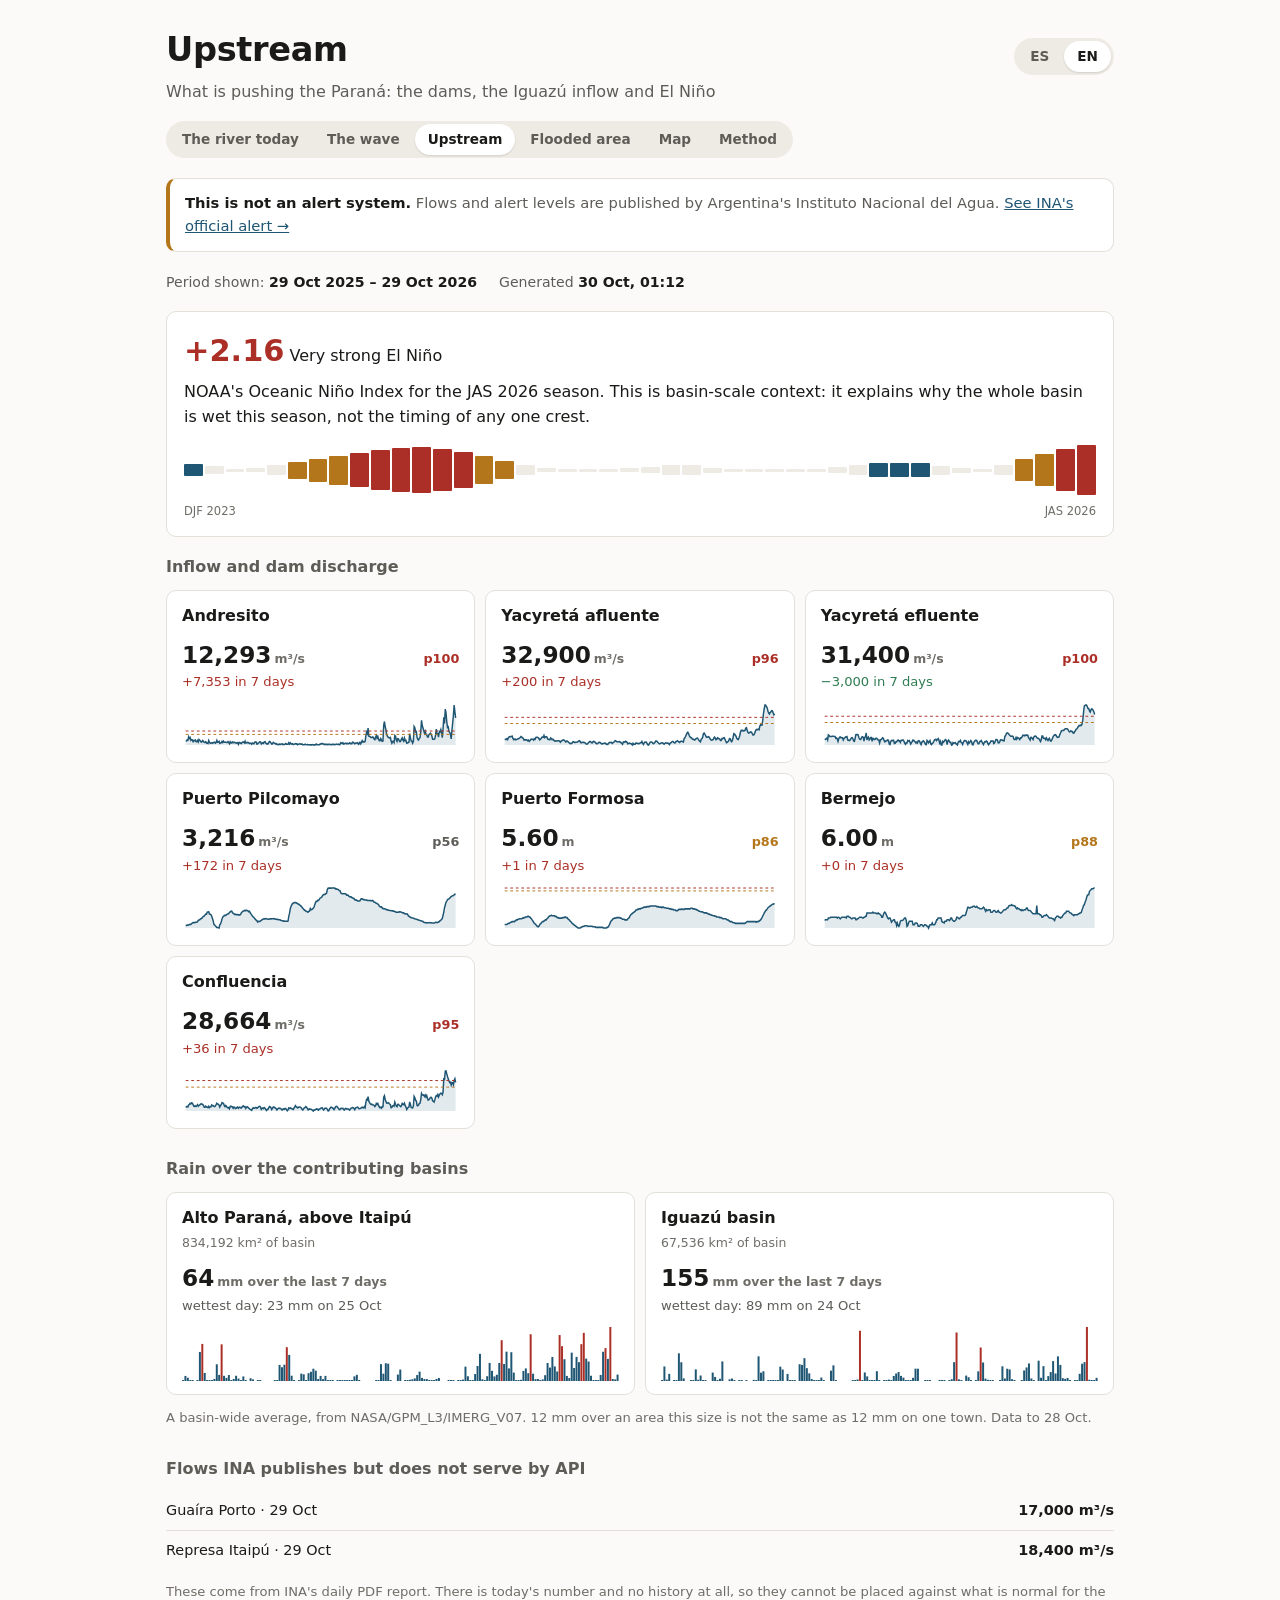
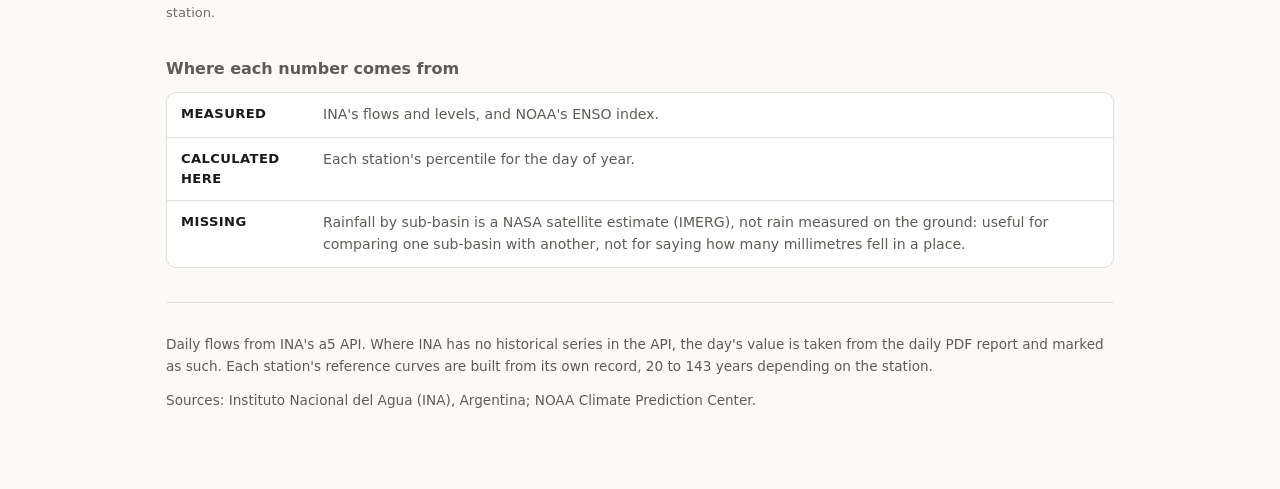
==== commit f5bfd56b: "Lead with the finding, and say which numbers are ours Two changes to what the site is, rather than w" ====
--- a/site/drivers.html
+++ b/site/drivers.html
@@ -65,6 +65,15 @@
   <div class="printed" id="printed"></div>
   <p class="cap" style="color:var(--ink-faint);font-size:.82rem" data-t="printedNote"></p>
 
+  
+  <section class="provenance" aria-labelledby="provHeading">
+    <h2 class="section" id="provHeading" data-t="provHeading"></h2>
+    <dl>
+      <div><dt data-t="provMeasuredLabel"></dt><dd data-t="provMeasured"></dd></div>
+      <div><dt data-t="provCalculatedLabel"></dt><dd data-t="provCalculated"></dd></div>
+      <div><dt data-t="provMissingLabel"></dt><dd data-t="provMissing"></dd></div>
+    </dl>
+  </section>
   </main>
 
   <footer>
@@ -81,7 +90,12 @@
     htmlLang: "es", locale: "es-AR",
     title: "Aguas arriba",
     subtitle: "Lo que empuja al Paraná: las represas, el aporte del Iguazú y El Niño",
-    langGroup: "Idioma", viewsNav: "Vistas",
+    langGroup: "Idioma",
+    provHeading: "De dónde sale cada número",
+    provMeasuredLabel: "Medido", provCalculatedLabel: "Calculado acá", provMissingLabel: "Sin dato",
+    provMeasured: "Los caudales y alturas del INA, y el índice ENSO de la NOAA.",
+    provCalculated: "El percentil de cada estación para el día del año.",
+    provMissing: "La lluvia por subcuenca es una estimación satelital de la NASA (IMERG), no lluvia medida en el suelo: sirve para comparar una subcuenca con otra, no para decir cuántos milímetros cayeron en un lugar.", viewsNav: "Vistas",
     skipLink: "Saltar al contenido", viewToday: "El río hoy", viewWave: "La onda", viewDrivers: "Aguas arriba",
     viewFlood: "Superficie",
     viewMap: "Mapa", viewMethod: "Método",
@@ -123,7 +137,12 @@
     htmlLang: "en", locale: "en-GB",
     title: "Upstream",
     subtitle: "What is pushing the Paraná: the dams, the Iguazú inflow and El Niño",
-    langGroup: "Language", viewsNav: "Views",
+    langGroup: "Language",
+    provHeading: "Where each number comes from",
+    provMeasuredLabel: "Measured", provCalculatedLabel: "Calculated here", provMissingLabel: "Missing",
+    provMeasured: "INA's flows and levels, and NOAA's ENSO index.",
+    provCalculated: "Each station's percentile for the day of year.",
+    provMissing: "Rainfall by sub-basin is a NASA satellite estimate (IMERG), not rain measured on the ground: useful for comparing one sub-basin with another, not for saying how many millimetres fell in a place.", viewsNav: "Views",
     skipLink: "Skip to content", viewToday: "The river today", viewWave: "The wave", viewDrivers: "Upstream",
     viewFlood: "Flooded area",
     viewMap: "Map", viewMethod: "Method",
--- a/site/style.css
+++ b/site/style.css
@@ -488,3 +488,78 @@
 /* The target takes focus so the next Tab continues from there, but it is
    not a control and should not draw a ring. */
 main:focus { outline: none; }
+
+
+/* The CSV list on the method page. */
+.prose ul.files { list-style: none; padding-left: 0; }
+.prose ul.files li { margin-bottom: 9px; }
+.prose ul.files code {
+  font-size: .86rem; background: var(--track);
+  padding: 2px 7px; border-radius: 5px;
+}
+.prose ul.files a { color: var(--accent); text-decoration: none; }
+.prose ul.files a:hover { text-decoration: underline; }
+
+/* Let the long first column wrap so the numbers fit. The tables sit in a
+   scrolling wrapper, but the column a reader most needs here is the last
+   one, and a column you have to scroll sideways to find is a column most
+   people will not read. */
+.prose th:first-child, .prose td:first-child { white-space: normal; }
+
+
+/* -- the lead ------------------------------------------------------------ */
+
+/* The first thing on the page, and for most readers the only thing. It has
+   to answer "is the river behaving" before anyone scrolls. */
+.verdict {
+  margin: 18px 0 4px; padding: 18px 20px;
+  background: var(--panel); border: 1px solid var(--line);
+  border-left: 4px solid var(--below); border-radius: var(--radius);
+}
+.verdict .state {
+  margin: 0; font-size: clamp(1.15rem, 3.2vw, 1.5rem);
+  font-weight: 650; line-height: 1.3; letter-spacing: -0.01em;
+}
+/* Colour carries emphasis, never the meaning: the sentence says which it
+   is, so a reader who cannot see the difference loses nothing. */
+.verdict .state.extreme { color: var(--evac); }
+.verdict .state.high { color: var(--alert); }
+.verdict:has(.state.extreme) { border-left-color: var(--evac); }
+.verdict:has(.state.high) { border-left-color: var(--alert); }
+.verdict .detail {
+  margin: 8px 0 0; color: var(--ink-soft); line-height: 1.55;
+}
+.verdict .evidence {
+  list-style: none; margin: 12px 0 0; padding: 0;
+  display: flex; flex-wrap: wrap; gap: 6px 20px;
+  font-size: .86rem; color: var(--ink-soft);
+}
+.verdict .evidence li { display: flex; gap: 6px; align-items: baseline; }
+.verdict .evidence a { color: var(--accent); }
+
+
+/* -- where each number comes from ---------------------------------------- */
+
+/* Measured, calculated, missing. A reader who cannot tell which is which
+   has to trust the whole page equally, and the whole page does not deserve
+   equal trust. */
+.provenance { margin: 34px 0 0; }
+.provenance dl {
+  margin: 0; display: grid; gap: 1px;
+  background: var(--line); border: 1px solid var(--line);
+  border-radius: var(--radius); overflow: hidden;
+}
+.provenance dl > div {
+  display: grid; grid-template-columns: minmax(104px, 128px) 1fr;
+  gap: 14px; background: var(--panel); padding: 11px 14px;
+}
+.provenance dt {
+  font-weight: 650; font-size: .82rem; color: var(--ink);
+  text-transform: uppercase; letter-spacing: .03em;
+}
+.provenance dd {
+  margin: 0; color: var(--ink-soft); font-size: .88rem; line-height: 1.55;
+}
+@media (max-width: 560px) {
+  .provenance dl > div { grid-template-columns: 1fr; gap: 4px; }
+}
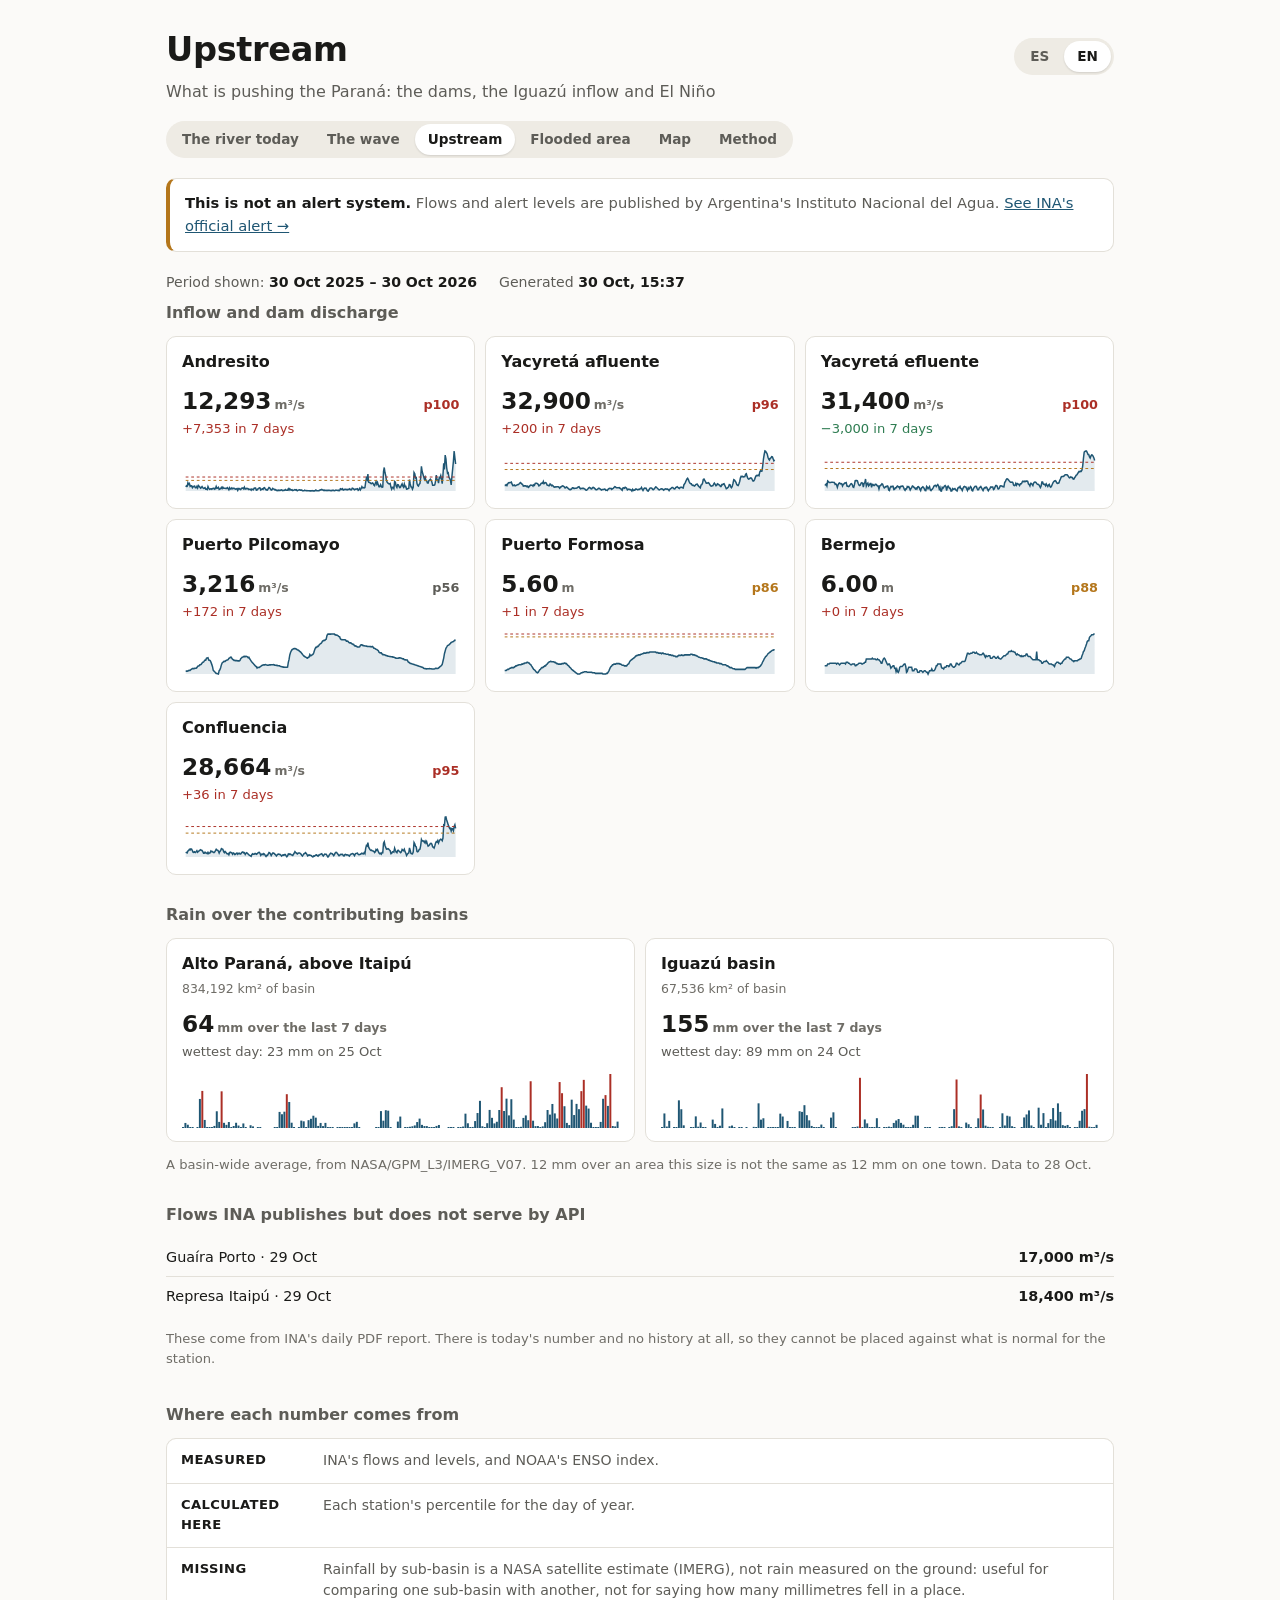
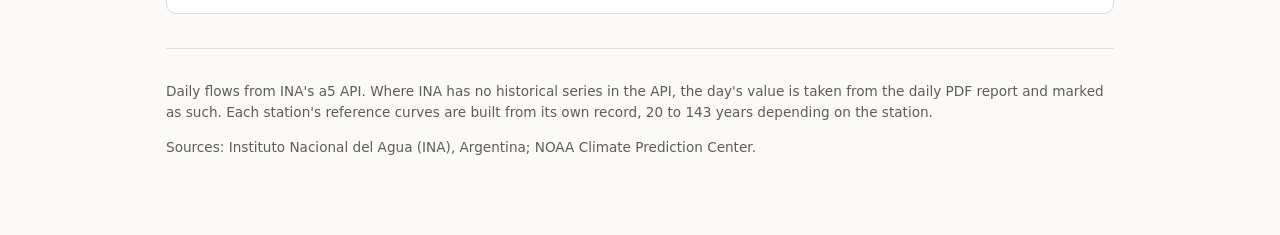
==== commit 3e883510: "Cut the arrival dates, the uncalibrated overlays and the ENSO panel Three things that did not earn t" ====
--- a/site/drivers.html
+++ b/site/drivers.html
@@ -44,14 +44,6 @@
   <div class="meta" id="meta" hidden>
     <span><span data-t="windowLabel"></span> <b id="windowText"></b></span>
     <span><span data-t="generatedAt"></span> <b id="genAt"></b></span>
-  </div>
-
-  <div class="enso" id="enso" hidden>
-    <span class="phase" id="ensoVal">–</span>
-    <span class="cap" id="ensoPhase"></span>
-    <p class="cap" style="margin:6px 0 0" id="ensoNote"></p>
-    <div class="bars" id="ensoBars"></div>
-    <div class="axis"><span id="ensoFrom"></span><span id="ensoTo"></span></div>
   </div>
 
   <h2 class="section" data-t="flowsHeading"></h2>
@@ -312,7 +304,12 @@
   return card;
 }
 
+// ENSO moved off this page. A quarterly index explains why a whole basin
+// is wet this season; it says nothing about what the river is doing this
+// week, and sitting beside gauge readings it read as though it did. The
+// reasoning is on the method page and the numbers are in the data files.
 function renderEnso(enso) {
+  if (!document.getElementById("ensoVal")) return;
   const t = T[lang];
   if (!enso) return;
   const box = document.getElementById("enso");
--- a/site/style.css
+++ b/site/style.css
@@ -563,3 +563,62 @@
 @media (max-width: 560px) {
   .provenance dl > div { grid-template-columns: 1fr; gap: 4px; }
 }
+
+
+/* -- the cloud ----------------------------------------------------------- */
+
+.cloudLead { margin: 0 0 12px; color: var(--ink-soft); line-height: 1.6; max-width: 70ch; }
+#cloudChart { display: block; min-width: 560px; width: 100%; height: auto; }
+#cloudChart .grid { stroke: var(--line); stroke-width: 1; }
+#cloudChart .ax { font: 11px ui-sans-serif, system-ui, sans-serif; fill: var(--ink-faint); }
+#cloudChart .ax.ref { fill: var(--ink-soft); font-size: 10px; }
+#cloudChart .ref { stroke-dasharray: 5 4; stroke-width: 1.5; }
+#cloudChart .ref.alert { stroke: var(--alert); }
+#cloudChart .ref.base { stroke: var(--ink-faint); }
+/* The spread is the point of the chart, so it is drawn as an area rather
+   than as whiskers a reader has to interpret. */
+#cloudChart .spread { fill: var(--accent); opacity: .13; }
+#cloudChart .mean { stroke: var(--accent); stroke-width: 2.5; }
+#cloudChart .pt { fill: var(--ink); opacity: .32; }
+
+.cloudkeys {
+  display: flex; flex-wrap: wrap; gap: 8px 18px; margin: 10px 0 0;
+  font-size: .8rem; color: var(--ink-soft);
+}
+.cloudkeys span { display: inline-flex; align-items: center; gap: 6px; }
+.cloudkeys i { display: inline-block; width: 14px; height: 10px; border-radius: 2px; }
+.cloudkeys i.dot { width: 8px; height: 8px; border-radius: 50%; background: var(--ink); opacity: .45; }
+.cloudkeys i.band { background: var(--accent); opacity: .22; }
+.cloudkeys i.meanline { height: 0; border-top: 3px solid var(--accent); }
+#cloud .cap { margin: 12px 0 0; color: var(--ink-soft); font-size: .86rem; line-height: 1.6; max-width: 70ch; }
+
+
+/* The map background switch, a sibling of the layer switch. */
+.baseswitch {
+  display: inline-flex; gap: 2px; background: var(--track);
+  border-radius: 999px; padding: 3px; margin: 12px 8px 0 0;
+}
+.baseswitch button {
+  position: relative; border: 0; background: transparent; color: var(--ink-soft);
+  font: inherit; font-size: .85rem; font-weight: 600;
+  padding: 6px 14px; border-radius: 999px; cursor: pointer; white-space: nowrap;
+}
+.baseswitch button::after {
+  content: ""; position: absolute; left: 0; right: 0;
+  top: 50%; transform: translateY(-50%); height: 44px;
+}
+.baseswitch button[aria-pressed="true"] {
+  background: var(--panel); color: var(--ink); box-shadow: 0 1px 2px rgb(0 0 0 / .12);
+}
+.baseswitch button:focus-visible { outline: 2px solid var(--accent); outline-offset: 2px; }
+
+/* How rare, beside how high. A percentile says where today sits among
+   past 29ths of October; this says how big the flood is. */
+.tag.rare { border-color: var(--accent); color: var(--accent); }
+.tag.rare.high { border-color: var(--alert); color: var(--alert); font-weight: 650; }
+.verdict .detail.rarity { margin-top: 6px; color: var(--ink); }
+
+.verdict .state.high_wide, .verdict .state.high { color: var(--evac); }
+.verdict .state.notable { color: var(--alert); }
+.verdict:has(.state.high_wide), .verdict:has(.state.high) { border-left-color: var(--evac); }
+.verdict:has(.state.notable) { border-left-color: var(--alert); }
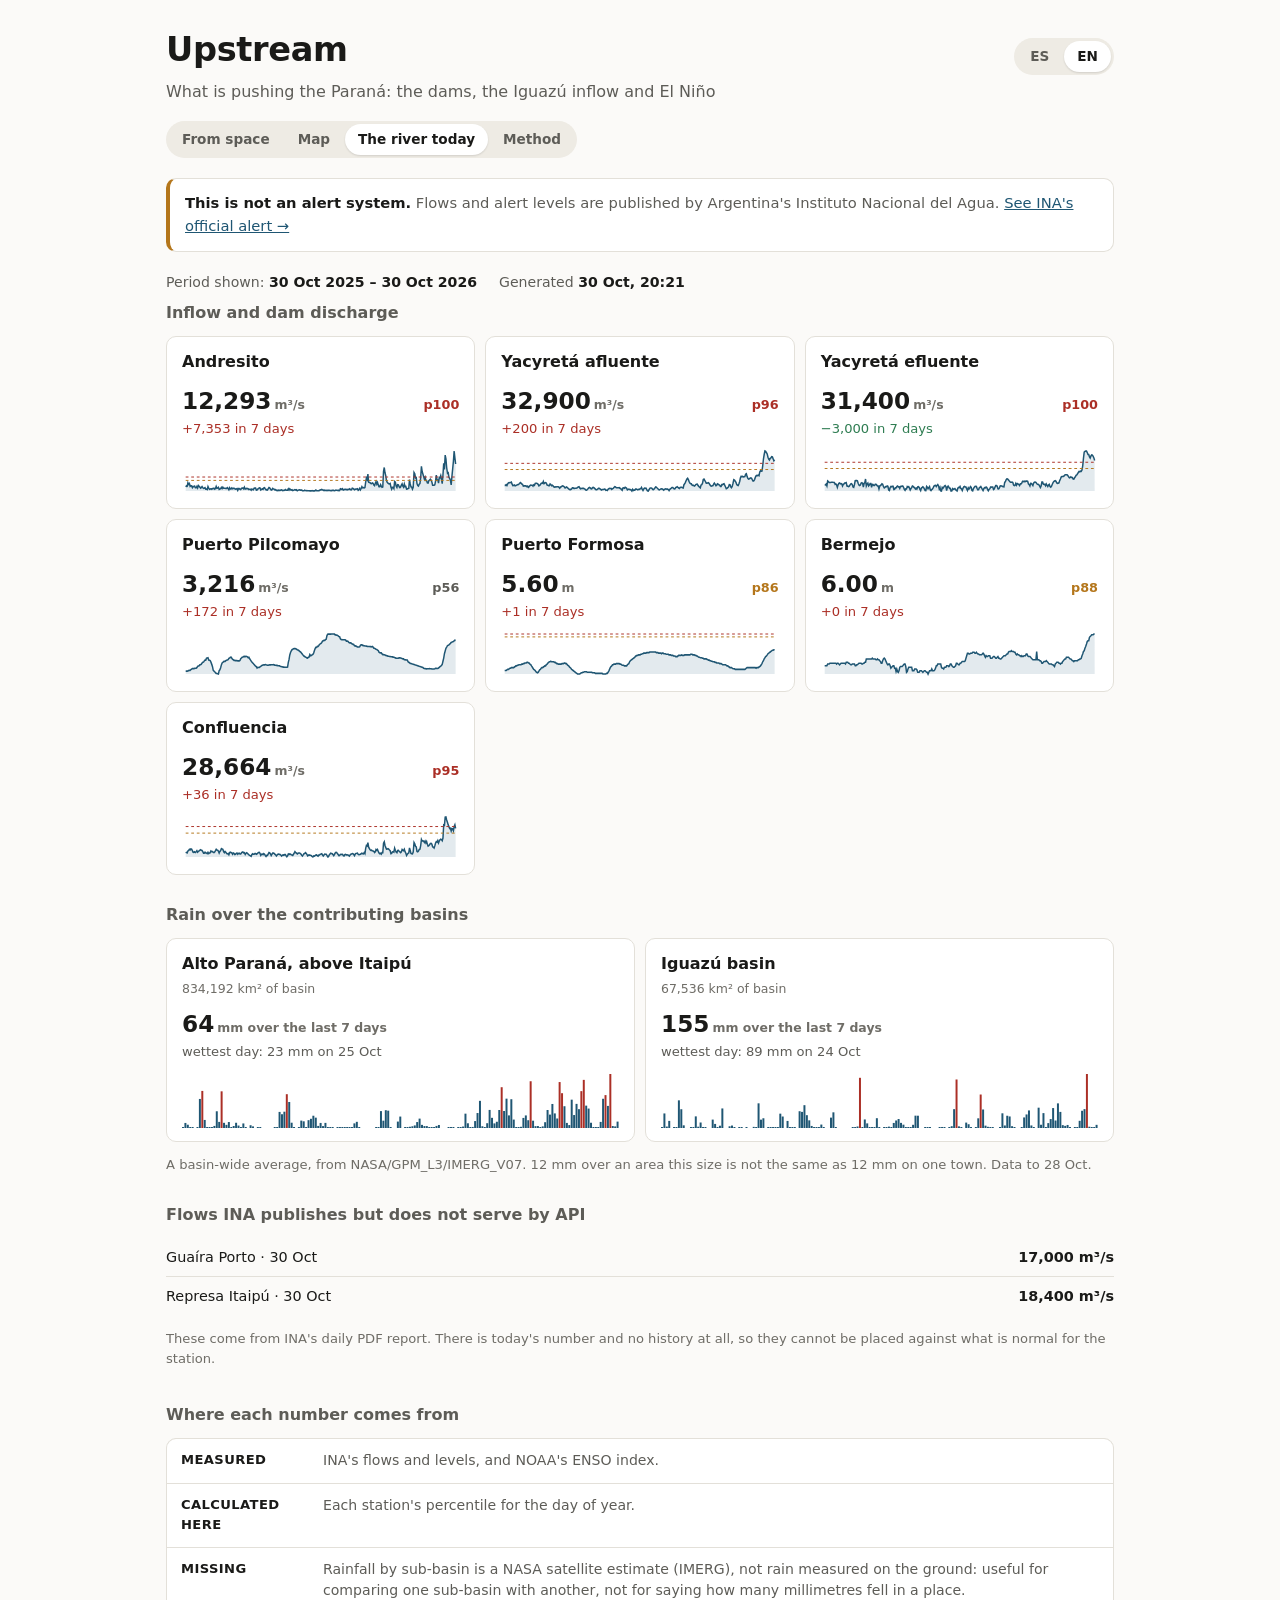
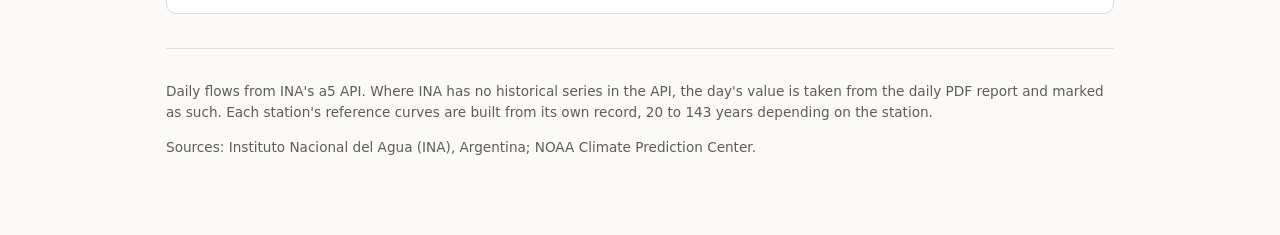
==== commit 73a539cd: "Rebuild the site around the measurement, and score the measurement The project was a gauge dashboard" ====
--- a/site/drivers.html
+++ b/site/drivers.html
@@ -5,6 +5,8 @@
 <meta name="viewport" content="width=device-width, initial-scale=1">
 <title>Aguas arriba — Crecida del Paraná</title>
 <meta name="description" content="Lo que empuja al Paraná: las represas, el aporte del Iguazú y el estado del Niño.">
+<meta name="theme-color" content="#fbfaf8" media="(prefers-color-scheme: light)">
+<meta name="theme-color" content="#15171a" media="(prefers-color-scheme: dark)">
 <link rel="stylesheet" href="style.css">
 </head>
 <body>
@@ -23,11 +25,9 @@
   </header>
 
   <nav class="views" data-t-aria="viewsNav">
-    <a href="index.html" data-t="viewToday"></a>
-    <a href="wave.html" data-t="viewWave"></a>
-    <a href="drivers.html" aria-current="page" data-t="viewDrivers"></a>
-    <a href="flood.html" data-t="viewFlood"></a>
+    <a href="index.html" data-t="viewSpace"></a>
     <a href="map.html" data-t="viewMap"></a>
+    <a href="gauges.html" aria-current="page" data-t="viewToday"></a>
     <a href="method.html" data-t="viewMethod"></a>
   </nav>
 
@@ -79,6 +79,7 @@
 
 const T = {
   es: {
+    viewSpace: "Desde el espacio",
     htmlLang: "es", locale: "es-AR",
     title: "Aguas arriba",
     subtitle: "Lo que empuja al Paraná: las represas, el aporte del Iguazú y El Niño",
@@ -126,6 +127,7 @@
     credits: "Fuentes: Instituto Nacional del Agua (INA), Argentina; NOAA Climate Prediction Center.",
   },
   en: {
+    viewSpace: "From space",
     htmlLang: "en", locale: "en-GB",
     title: "Upstream",
     subtitle: "What is pushing the Paraná: the dams, the Iguazú inflow and El Niño",
--- a/site/style.css
+++ b/site/style.css
@@ -1,6 +1,7 @@
 /* Shared across every view. Each page adds only what is its own. */
 
 :root {
+  color-scheme: light;
   --bg: #fbfaf8;
   --panel: #ffffff;
   --ink: #1a1a18;
@@ -29,6 +30,7 @@
 
 @media (prefers-color-scheme: dark) {
   :root:not([data-theme="light"]) {
+    color-scheme: dark;
     --bg: #15171a;
     --panel: #1d2024;
     --ink: #eceae5;
@@ -292,12 +294,12 @@
 
 /* the flood loop */
 figure.loop { margin: 0 0 8px; }
-/* The corridor is a tall portrait strip; unconstrained it is over a
+/* The river is a tall portrait frame; unconstrained it is over a
    thousand pixels high and swallows the page. Bound the height and let the
    width follow. */
 figure.loop img {
   display: block; margin: 0 auto;
-  max-height: 68vh; width: auto; max-width: 100%; height: auto;
+  max-height: 80vh; width: auto; max-width: 100%; height: auto;
   border: 1px solid var(--line); border-radius: var(--radius); background: #1a1a18;
 }
 figure.loop figcaption {
@@ -466,11 +468,11 @@
 .loopwrap { position: relative; display: inline-block; max-width: 100%; }
 figure.loop canvas {
   display: block; margin: 0 auto;
-  max-height: 68vh; width: auto; max-width: 100%; height: auto;
+  max-height: 80vh; width: auto; max-width: 100%; height: auto;
   border: 1px solid var(--line); border-radius: var(--radius); background: #1a1a18;
 }
 .loopbtn {
-  position: absolute; left: 10px; bottom: 10px;
+  position: absolute; right: 10px; top: 10px;
   background: var(--panel); box-shadow: 0 1px 3px rgb(0 0 0 / .3);
 }
 
@@ -487,7 +489,7 @@
 .skip:focus { top: 8px; outline: 2px solid var(--accent); outline-offset: 2px; }
 /* The target takes focus so the next Tab continues from there, but it is
    not a control and should not draw a ring. */
-main:focus { outline: none; }
+main:focus:not(:focus-visible) { outline: none; }
 
 
 /* The CSV list on the method page. */
@@ -622,3 +624,131 @@
 .verdict .state.notable { color: var(--alert); }
 .verdict:has(.state.high_wide), .verdict:has(.state.high) { border-left-color: var(--evac); }
 .verdict:has(.state.notable) { border-left-color: var(--alert); }
+
+
+/* -- pages that left the nav --------------------------------------------- */
+
+.seealso { margin: 34px 0 0; }
+.alsolist { margin: 0; padding: 0; list-style: none; display: grid; gap: 1px;
+  background: var(--line); border: 1px solid var(--line);
+  border-radius: var(--radius); overflow: hidden; }
+.alsolist li { background: var(--panel); padding: 11px 14px;
+  font-size: .9rem; line-height: 1.55; color: var(--ink-soft); }
+.alsolist a { color: var(--accent); font-weight: 600; }
+.alsolist a::after { content: " —"; color: var(--ink-faint); font-weight: 400; }
+
+
+/* -- the product page ---------------------------------------------------- */
+
+/* Visually hidden, still read aloud: the table caption names the comparison
+   for a screen reader without repeating the heading above it on screen. */
+.vh {
+  position: absolute; width: 1px; height: 1px; padding: 0; margin: -1px;
+  overflow: hidden; clip-path: inset(50%); white-space: nowrap; border: 0;
+}
+
+.skillwrap { overflow-x: auto; margin: 10px 0 12px; }
+table.skill {
+  border-collapse: collapse; width: 100%; min-width: 420px;
+  font-size: .9rem; background: var(--panel);
+  border: 1px solid var(--line); border-radius: var(--radius);
+}
+table.skill th, table.skill td {
+  padding: 9px 12px; text-align: right; border-top: 1px solid var(--line);
+  font-variant-numeric: tabular-nums;
+}
+table.skill thead th {
+  border-top: 0; font-size: .78rem; text-transform: uppercase;
+  letter-spacing: .03em; color: var(--ink-soft); font-weight: 650;
+}
+table.skill tbody th {
+  text-align: left; font-weight: 500; color: var(--ink-soft);
+}
+/* The method in use, so a reader does not have to work out which row is live. */
+table.skill tr.now th, table.skill tr.now td { color: var(--ink); font-weight: 650; }
+
+ul.limits {
+  margin: 0; padding: 0; list-style: none; display: grid; gap: 10px;
+  font-size: .9rem; line-height: 1.6; color: var(--ink-soft);
+}
+ul.limits li { padding-left: 14px; border-left: 2px solid var(--line); }
+
+.pickrow { display: flex; align-items: center; gap: 10px; margin: 18px 0 4px;
+  font-size: .9rem; color: var(--ink-soft); flex-wrap: wrap; }
+.pickrow select { font: inherit; color: var(--ink); background: var(--panel);
+  border: 1px solid var(--line); border-radius: 8px; padding: 7px 10px;
+  min-height: 24px; }
+.pickrow select:focus-visible { outline: 2px solid var(--accent); outline-offset: 2px; }
+
+
+/* -- the finding, given the weight it earns -----------------------------
+   The page's whole job is to make one number obvious before a reader
+   decides whether to stay. It was set at 1.8rem inside a bordered card,
+   smaller than the h1 above it and barely larger than the prose below:
+   the title of the site outranked the thing the site had found. */
+
+.headline.lede {
+  background: var(--panel); border: 1px solid var(--line);
+  border-left: 3px solid var(--accent);
+  border-radius: var(--radius); padding: 22px 24px 20px; margin: 22px 0 18px;
+}
+.headline.lede .big {
+  display: block; font-size: clamp(2.9rem, 8vw, 4.6rem); line-height: 1;
+  font-weight: 680; letter-spacing: -0.03em; font-variant-numeric: tabular-nums;
+  color: var(--ink);
+}
+.headline.lede .unit {
+  display: block; margin-top: 8px; font-size: 1.05rem; line-height: 1.45;
+  color: var(--ink); font-weight: 500; max-width: 34ch;
+}
+.headline.lede .say {
+  margin: 14px 0 0; font-size: .95rem; line-height: 1.6; color: var(--ink-soft);
+  max-width: 64ch;
+}
+.headline.lede .say + .say { margin-top: 7px; }
+
+/* Prose gets a readable measure; charts, film and tables keep the column.
+   At 1280px the supporting lines ran to 127 characters. */
+.measure { max-width: 68ch; }
+
+h2.section.major {
+  font-size: 1.25rem; color: var(--ink); font-weight: 650;
+  letter-spacing: -0.01em; margin: 0 0 6px;
+}
+
+/* The finding and the facts that qualify it, side by side on a wide
+   screen. Apart, the card ran 948px with text in the left 60% and the
+   facts stranded underneath in grey. */
+.headline.lede { display: grid; gap: 10px 40px; }
+.headline.lede .facts {
+  margin: 16px 0 0; display: grid; gap: 10px; align-content: start;
+  font-size: .88rem;
+}
+.headline.lede .facts dt {
+  color: var(--ink-faint); font-size: .74rem; text-transform: uppercase;
+  letter-spacing: .05em; font-weight: 650;
+}
+.headline.lede .facts dd {
+  margin: 2px 0 0; color: var(--ink); font-weight: 600;
+  font-variant-numeric: tabular-nums;
+}
+@media (min-width: 760px) {
+  .headline.lede {
+    grid-template-columns: minmax(0, 1fr) minmax(170px, auto);
+    align-items: start;
+  }
+  .headline.lede .big { grid-column: 1; }
+  .headline.lede .unit { grid-column: 1; margin-top: 6px; }
+  .headline.lede .say { grid-column: 1; }
+  .headline.lede .facts {
+    grid-column: 2; grid-row: 1 / span 4; margin-top: 6px;
+    padding-left: 24px; border-left: 1px solid var(--line);
+  }
+}
+
+/* A document page, where almost everything is a paragraph. At 980px the
+   lines ran past 120 characters; tables and figures keep the full column
+   because their job is to be scanned, not read. */
+.prose p, .prose li { max-width: 68ch; }
+.prose .tablewrap, .prose table, .prose figure, .prose dl,
+.prose .notice { max-width: none; }
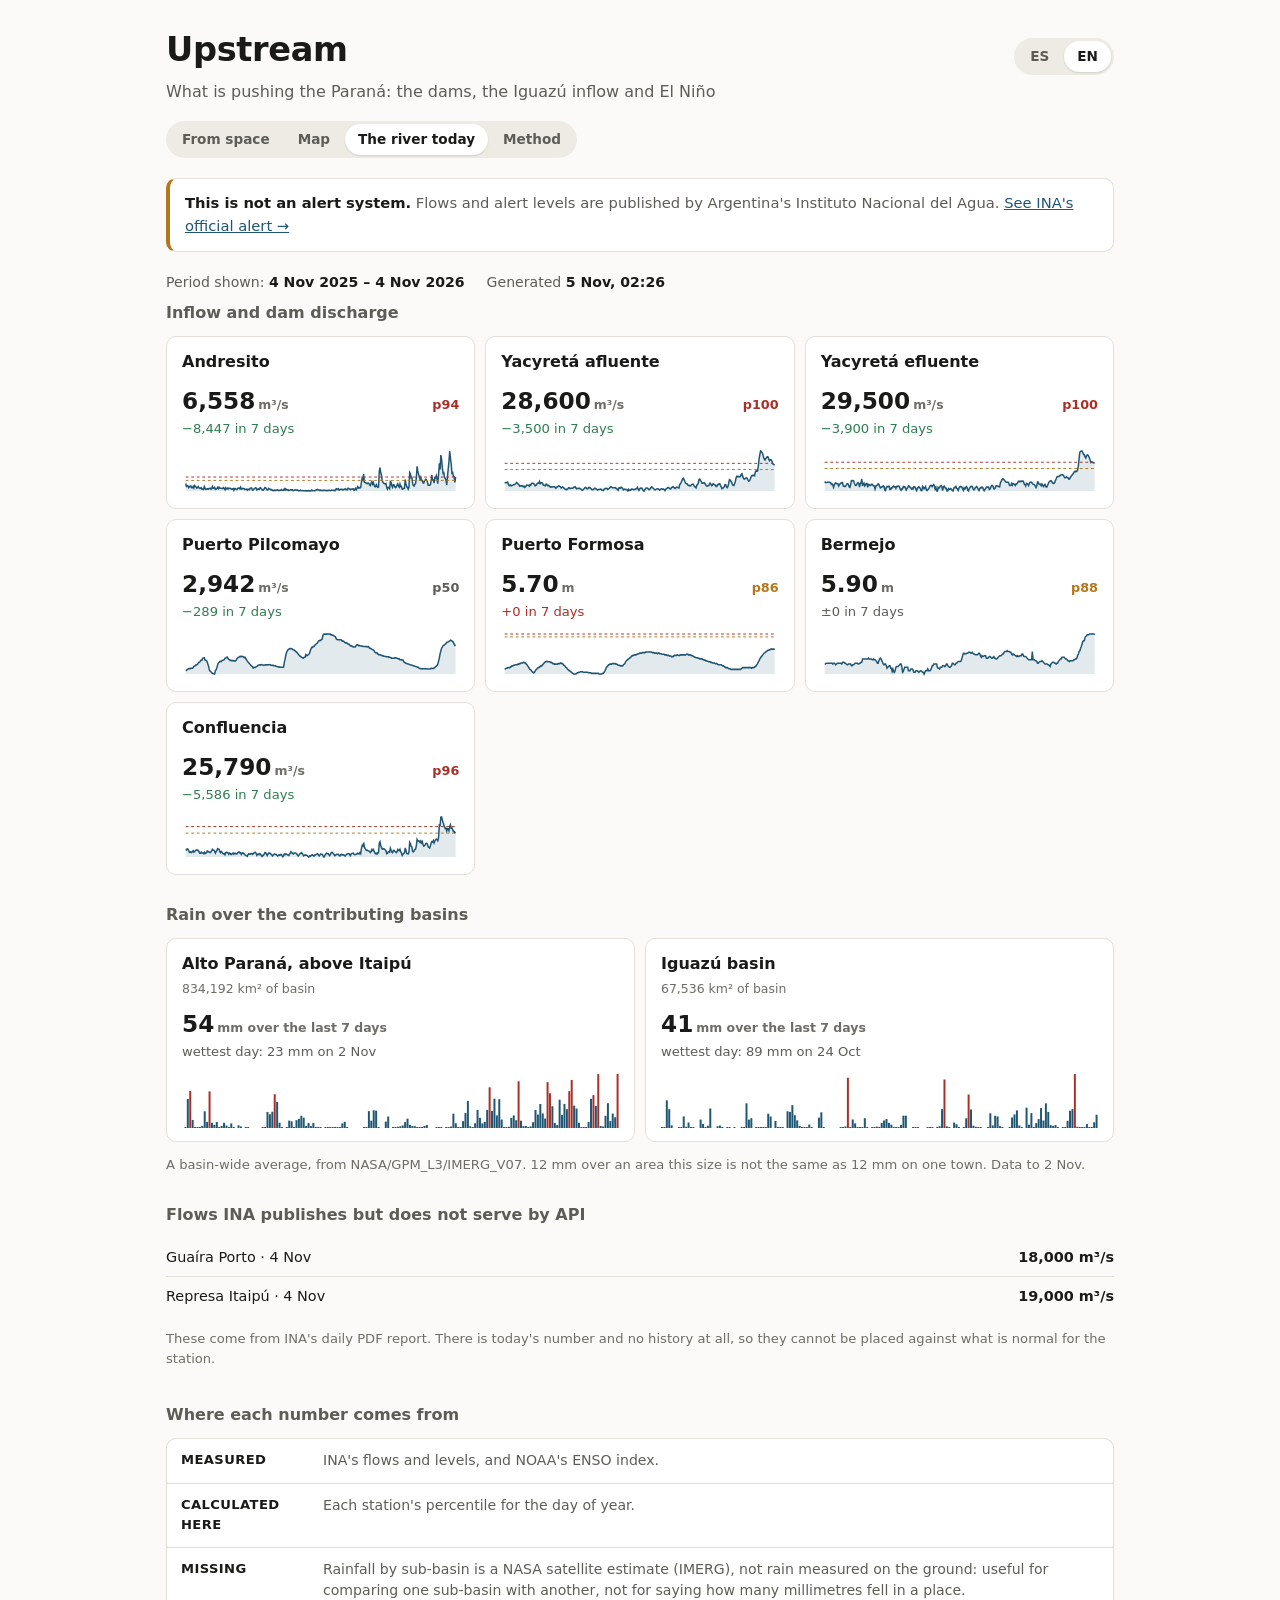
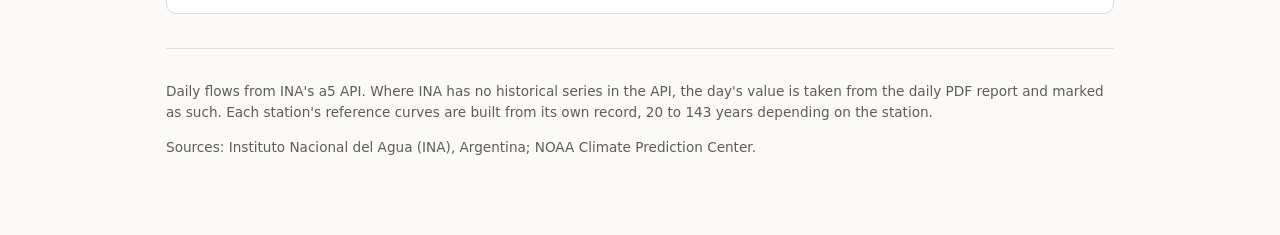
==== commit 7f660c6a: "Label every measurement with its window, age and status The satellite figure was the one number on t" ====
--- a/site/drivers.html
+++ b/site/drivers.html
@@ -3,7 +3,7 @@
 <head>
 <meta charset="utf-8">
 <meta name="viewport" content="width=device-width, initial-scale=1">
-<title>Aguas arriba — Crecida del Paraná</title>
+<title>Aguas arriba · Crecida del Paraná</title>
 <meta name="description" content="Lo que empuja al Paraná: las represas, el aporte del Iguazú y el estado del Niño.">
 <meta name="theme-color" content="#fbfaf8" media="(prefers-color-scheme: light)">
 <meta name="theme-color" content="#15171a" media="(prefers-color-scheme: dark)">
@@ -199,6 +199,7 @@
   try { localStorage.setItem("crecida.lang", next); } catch (e) { /* ignore */ }
   const t = T[lang];
   document.documentElement.lang = t.htmlLang;
+  document.title = `${t.title} · ${lang === "es" ? "Crecida del Paraná" : "Paraná flood tracker"}`;
   for (const el of document.querySelectorAll("[data-t]")) {
     const value = t[el.dataset.t];
     if (typeof value === "string") el.textContent = value;
--- a/site/style.css
+++ b/site/style.css
@@ -635,7 +635,7 @@
 .alsolist li { background: var(--panel); padding: 11px 14px;
   font-size: .9rem; line-height: 1.55; color: var(--ink-soft); }
 .alsolist a { color: var(--accent); font-weight: 600; }
-.alsolist a::after { content: " —"; color: var(--ink-faint); font-weight: 400; }
+.alsolist a::after { content: ":"; color: var(--ink-faint); font-weight: 400; }
 
 
 /* -- the product page ---------------------------------------------------- */
@@ -752,3 +752,7 @@
 .prose p, .prose li { max-width: 68ch; }
 .prose .tablewrap, .prose table, .prose figure, .prose dl,
 .prose .notice { max-width: none; }
+
+/* The data list: each file's description on its own line under the name,
+   where it used to hang off the filename behind a dash. */
+.files .what { display: block; margin-top: 2px; color: var(--ink-soft); }
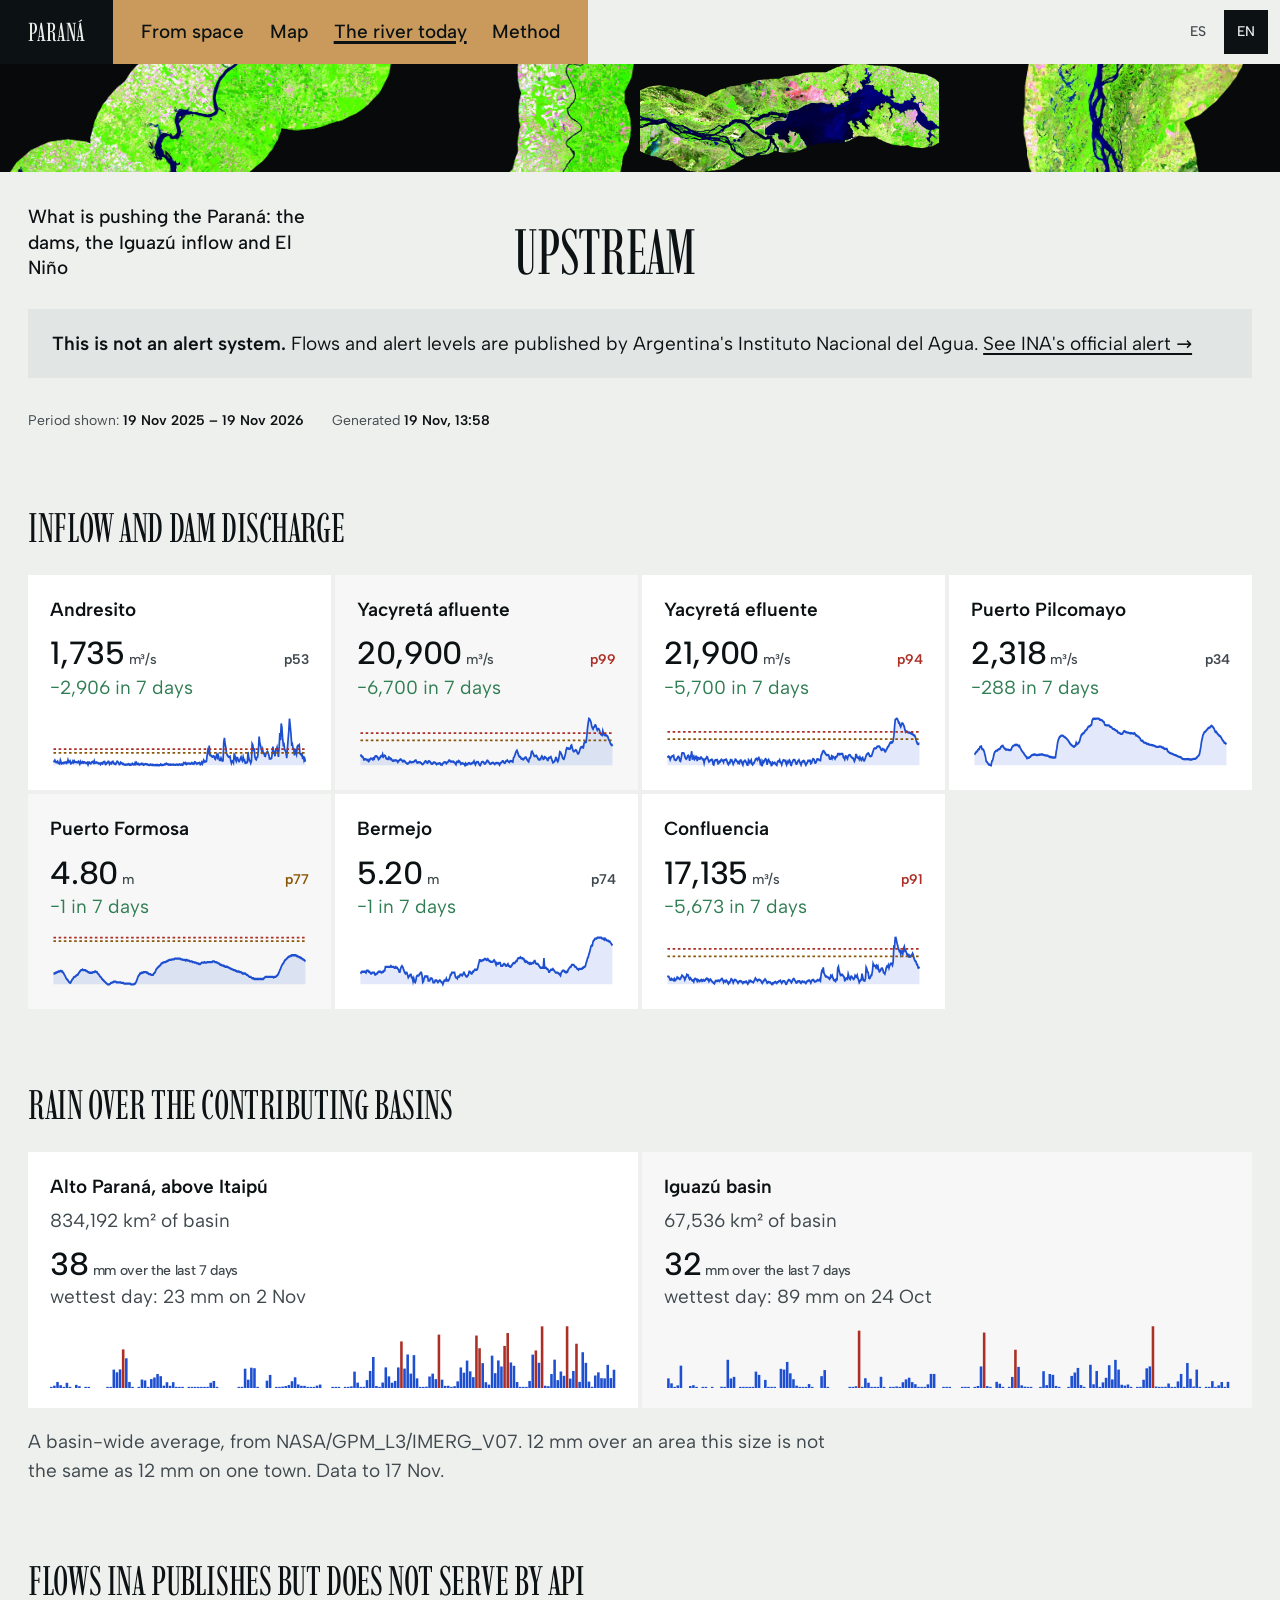
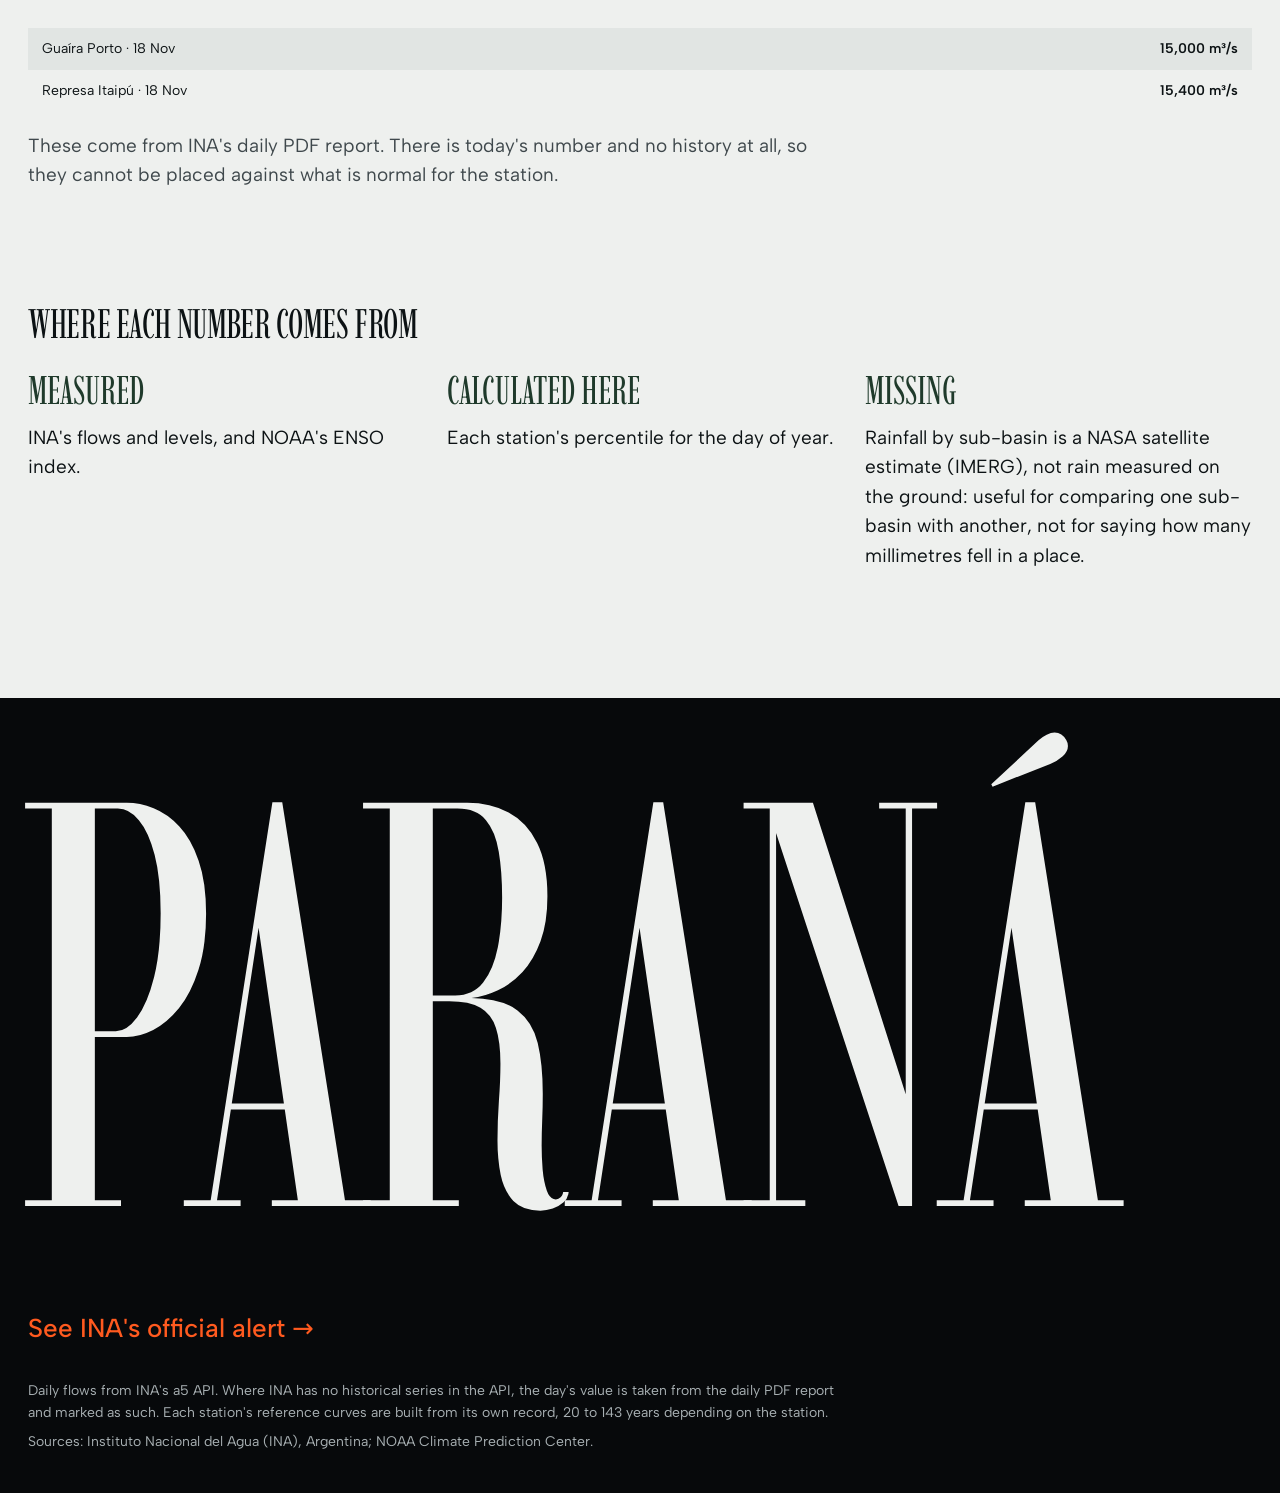
==== commit d1054fe4: "Carry the printed-report design to every page The six pages below the front page take its system: th" ====
--- a/site/drivers.html
+++ b/site/drivers.html
@@ -1,35 +1,45 @@
 <!doctype html>
-<html lang="es" data-theme="auto">
+<html lang="es" class="app">
 <head>
 <meta charset="utf-8">
 <meta name="viewport" content="width=device-width, initial-scale=1">
 <title>Aguas arriba · Crecida del Paraná</title>
 <meta name="description" content="Lo que empuja al Paraná: las represas, el aporte del Iguazú y el estado del Niño.">
-<meta name="theme-color" content="#fbfaf8" media="(prefers-color-scheme: light)">
-<meta name="theme-color" content="#15171a" media="(prefers-color-scheme: dark)">
+<meta name="theme-color" content="#0c1214">
+<link rel="preconnect" href="https://fonts.googleapis.com">
+<link rel="preconnect" href="https://fonts.gstatic.com" crossorigin>
+<link href="https://fonts.googleapis.com/css2?family=Imbue:opsz,wght@10..100,400&family=Albert+Sans:wght@400;500;600&display=swap" rel="stylesheet">
 <link rel="stylesheet" href="style.css">
+<script>document.documentElement.classList.add("js");</script>
 </head>
 <body>
 <a class="skip" href="#content" data-t="skipLink"></a>
-<div class="wrap">
-
-  <header>
-    <div>
-      <h1 data-t="title"></h1>
-      <p class="sub" data-t="subtitle"></p>
-    </div>
-    <div class="langs" role="group" data-t-aria="langGroup">
-      <button type="button" data-lang="es" aria-pressed="true">ES</button>
-      <button type="button" data-lang="en" aria-pressed="false">EN</button>
-    </div>
-  </header>
-
+<header class="topbar">
+  <a class="mark" href="index.html">Paraná</a>
   <nav class="views" data-t-aria="viewsNav">
     <a href="index.html" data-t="viewSpace"></a>
     <a href="map.html" data-t="viewMap"></a>
     <a href="gauges.html" aria-current="page" data-t="viewToday"></a>
     <a href="method.html" data-t="viewMethod"></a>
   </nav>
+  <div class="langs" role="group" data-t-aria="langGroup">
+      <button type="button" data-lang="es" aria-pressed="true">ES</button>
+      <button type="button" data-lang="en" aria-pressed="false">EN</button>
+    </div>
+</header>
+<div class="strip" aria-hidden="true">
+  <div><img src="media/basemap/libertador_posadas.webp" width="2048" height="1848" alt="" decoding="async"></div>
+  <div class="f1"></div>
+  <div><img src="media/basemap/puerto_iguazu_libertador.webp" width="996" height="2048" alt="" decoding="async"></div>
+  <div><img src="media/basemap/posadas_ita_ibate.webp" width="2048" height="664" alt="" decoding="async"></div>
+  <div class="f2"></div>
+  <div><img src="media/basemap/corrientes_goya.webp" width="806" height="2048" alt="" decoding="async"></div>
+</div>
+<div class="wrap">
+  <div class="pagehead">
+    <h1 data-t="title"></h1>
+    <p class="sub" data-t="subtitle"></p>
+  </div>
 
   <main id="content" tabindex="-1">
 
@@ -49,13 +59,13 @@
   <h2 class="section" data-t="flowsHeading"></h2>
   <div class="drivers" id="drivers"></div>
 
-  <h2 class="section" style="margin-top:28px" data-t="rainHeading"></h2>
+  <h2 class="section" data-t="rainHeading"></h2>
   <div class="rain" id="rain"></div>
-  <p class="cap" style="color:var(--ink-faint);font-size:.82rem" id="rainNote"></p>
-
-  <h2 class="section" style="margin-top:28px" data-t="printedHeading"></h2>
+  <p class="cap" id="rainNote"></p>
+
+  <h2 class="section" data-t="printedHeading"></h2>
   <div class="printed" id="printed"></div>
-  <p class="cap" style="color:var(--ink-faint);font-size:.82rem" data-t="printedNote"></p>
+  <p class="cap" data-t="printedNote"></p>
 
   
   <section class="provenance" aria-labelledby="provHeading">
@@ -68,9 +78,13 @@
   </section>
   </main>
 
-  <footer>
+  <footer class="close">
+    <p class="wordmark" aria-hidden="true">Paraná</p>
+    <div class="legal">
+    <p class="places"><a href="https://alerta.ina.gob.ar/" target="_blank" rel="noopener" data-t="officialLink"></a></p>
     <p data-t="method"></p>
     <p data-t="credits"></p>
+    </div>
   </footer>
 </div>
 
@@ -473,5 +487,6 @@
     box.hidden = false;
   });
 </script>
+<script src="site.js" defer></script>
 </body>
 </html>
--- a/site/style.css
+++ b/site/style.css
@@ -1,434 +1,599 @@
-/* Shared across every view. Each page adds only what is its own. */
+/* Shared across every view below the front page. Each page adds only what
+   is its own.
+
+   The same printed-report system as the front page (report.css): one ground,
+   one ink, whole fields of colour taken from the river, the Sentinel-2
+   corridors as each page's masthead, headings in one display face. Surfaces
+   are separated by a step in tone, never by a line or a shadow.
+
+   Colours that carry a meaning in the data keep it everywhere: green below
+   the alert level, amber at alert, red at evacuation, and the percentile
+   ramp, which darkens as the river rises so it still reads in greyscale. */
 
 :root {
   color-scheme: light;
-  --bg: #fbfaf8;
+  --bg: #eef0ee;
   --panel: #ffffff;
-  --ink: #1a1a18;
-  --ink-soft: #5d5c57;
-  --ink-faint: #6f6d67;
-  --line: #e3e0d9;
+  --surface: #e1e5e3;
+  --ink: #0c1214;
+  --ink-soft: #3f484c;
+  --ink-faint: #555e62;
+  --line: #cfd5d3;
+  --track: #d9dedc;
+  --radius: 0;
+
   --below: #2f7d52;
-  --alert: #b4761b;
+  --alert: #8a5608;
   --evac: #ab2f26;
-  --unknown: #9a9892;
-  --track: #eeebe4;
-  --accent: #1f5673;
-  --radius: 10px;
-
-  /* Percentile bands, driest to wettest. Ordered so that lightness falls
-     as the river rises: the scale still reads as a ramp in greyscale and
-     for a reader who cannot separate red from green. */
+  --unknown: #545a5d;
+  /* The data blue: the permanent channel in the film, the series in the
+     charts. Kept under its old name because the pages' scripts draw with it. */
+  --accent: #1d4fd0;
+  --action: #ff5a1f;
+
+  --silt: #c99a5b;
+  --green: #1f3a2b;   --green-ink: #eef0ee;  --green-step: #284836;
+  --radar: #07090b;   --radar-ink: #eef0ee;  --radar-soft: #a9b1b4;
+  --water: #b9d4d8;
+
   --p-lowest: #cfd9dd;
   --p-low: #e3e7e4;
   --p-normal: #efeadf;
   --p-high: #f2d9a8;
   --p-higher: #e3a155;
   --p-highest: #b4441f;
-  --p-none: #f2f0ec;
-}
-
-@media (prefers-color-scheme: dark) {
-  :root:not([data-theme="light"]) {
-    color-scheme: dark;
-    --bg: #15171a;
-    --panel: #1d2024;
-    --ink: #eceae5;
-    --ink-soft: #a8a6a0;
-    --ink-faint: #94918b;
-    --line: #2d3137;
-    --below: #5bbd86;
-    --alert: #e0a243;
-    --evac: #ef6a5e;
-    --unknown: #6f6d68;
-    --track: #262a2f;
-    --accent: #7fb6d4;
-
-    --p-lowest: #38474e;
-    --p-low: #3b4542;
-    --p-normal: #45403a;
-    --p-high: #7a5f30;
-    --p-higher: #c08440;
-    --p-highest: #d4542a;
-    --p-none: #22262a;
-  }
+  --p-none: #e6e9e7;
+
+  --display: "Imbue", "Bodoni 72", "Didot", Georgia, serif;
+  --text: "Albert Sans", system-ui, -apple-system, "Segoe UI", sans-serif;
+  --step-small: 0.875rem;
+  --step-body: clamp(1.0625rem, 1rem + 0.25vw, 1.1875rem);
+  --step-lead: clamp(1.25rem, 1.1rem + 0.7vw, 1.625rem);
+  --step-head: clamp(2.25rem, 1.3rem + 3.6vw, 4.5rem);
+  --step-figure: clamp(2.5rem, 2rem + 2vw, 3.5rem);
+
+  --margin: clamp(16px, 2.2vw, 32px);
+  --axis: 42%;
+  --ease: cubic-bezier(0.16, 1, 0.3, 1);
 }
 
 * { box-sizing: border-box; }
-
+html { -webkit-text-size-adjust: 100%; }
 body {
   margin: 0;
   background: var(--bg);
   color: var(--ink);
-  font: 16px/1.55 ui-sans-serif, system-ui, -apple-system, "Segoe UI", Roboto, sans-serif;
-  -webkit-text-size-adjust: 100%;
-}
-
-.wrap { max-width: 980px; margin: 0 auto; padding: 24px 16px 64px; }
-
-header { display: flex; flex-wrap: wrap; gap: 12px; align-items: baseline; justify-content: space-between; }
-h1 { font-size: clamp(1.5rem, 4vw, 2.1rem); margin: 0; letter-spacing: -0.01em; }
-.sub { color: var(--ink-soft); margin: 4px 0 0; }
-
-/* Language switch and view nav share a pill look. */
-.langs, nav.views { display: flex; gap: 2px; background: var(--track); border-radius: 999px; padding: 3px; }
-.langs button, nav.views a {
-  border: 0; background: transparent; color: var(--ink-soft);
-  font: inherit; font-size: .85rem; font-weight: 600;
-  padding: 5px 13px; border-radius: 999px; cursor: pointer;
-  text-decoration: none; white-space: nowrap;
-}
-.langs button[aria-pressed="true"], nav.views a[aria-current="page"] {
-  background: var(--panel); color: var(--ink); box-shadow: 0 1px 2px rgb(0 0 0 / .12);
-}
-.langs button:focus-visible, nav.views a:focus-visible { outline: 2px solid var(--accent); outline-offset: 2px; }
-nav.views { margin: 16px 0 0; width: fit-content; max-width: 100%; }
-
-/* Six views do not fit one row on a phone - five did not either, which
-   gave every page a sideways scroll. Wrap instead, and square the pill off
-   a little so two rows do not read as two separate controls. */
-@media (max-width: 620px) {
-  nav.views { flex-wrap: wrap; row-gap: 3px; border-radius: 14px; }
-  nav.views a { padding: 5px 11px; font-size: .8rem; }
-}
+  font-family: var(--text);
+  font-size: var(--step-body);
+  line-height: 1.55;
+}
+a { color: inherit; text-decoration-thickness: 0.08em; text-underline-offset: 0.18em; }
+a:hover { text-decoration-thickness: 0.14em; }
+:focus-visible { outline: 3px solid var(--action); outline-offset: 3px; }
+::selection { background: var(--action); color: var(--ink); }
+[hidden] { display: none !important; }
+main:focus:not(:focus-visible) { outline: none; }
+
+.skip {
+  position: absolute; left: var(--margin); top: -80px; z-index: 1100;
+  background: var(--ink); color: var(--bg); padding: 12px 16px;
+  text-decoration: none; font-weight: 500;
+}
+.skip:focus { top: 8px; }
+.vh {
+  position: absolute; width: 1px; height: 1px; padding: 0; margin: -1px; /* taste-skill-ignore: visually hidden text */
+  overflow: hidden; clip-path: inset(50%); white-space: nowrap; border: 0;
+}
+
+/* -- the bar ------------------------------------------------------------ */
+
+.topbar {
+  display: grid; grid-template-columns: auto 1fr auto;
+  align-items: stretch; min-height: 64px;
+}
+.mark {
+  display: flex; align-items: center;
+  background: var(--ink); color: var(--bg);
+  padding: 0 var(--margin);
+  font-family: var(--display); text-transform: uppercase;
+  font-size: var(--step-lead); line-height: 1; text-decoration: none;
+}
+nav.views {
+  display: flex; align-items: center; gap: clamp(16px, 2vw, 32px);
+  background: var(--silt); color: var(--ink);
+  padding: 0 var(--margin); width: var(--axis); min-width: max-content;
+}
+nav.views a { text-decoration: none; font-weight: 500; padding: 10px 0; position: relative; }
+nav.views a:hover, nav.views a[aria-current="page"] { text-decoration: underline; }
+nav.views a[aria-current="page"] { text-decoration-thickness: 0.14em; }
+nav.views a::after {
+  content: ""; position: absolute; left: 0; right: 0;
+  top: 50%; transform: translateY(-50%); height: 44px;
+}
+.langs { display: flex; align-items: center; gap: 4px; padding: 0 12px; justify-self: end; }
+.langs button {
+  font: inherit; font-weight: 500; font-size: var(--step-small);
+  min-width: 44px; min-height: 44px; border: 0; cursor: pointer;
+  background: transparent; color: var(--ink-soft);
+  transition: background-color 200ms var(--ease), color 200ms var(--ease);
+}
+.langs button[aria-pressed="true"] { background: var(--ink); color: var(--bg); }
+
+/* -- the masthead strip: four corridors and two fields ------------------- */
+
+.strip {
+  display: grid; grid-template-columns: 2fr 1fr 1fr 1.4fr 1fr 1.6fr;
+  height: 26svh; min-height: 200px; background: var(--radar);
+}
+.strip > * { position: relative; overflow: hidden; min-width: 0; }
+.strip img {
+  width: 100%; height: 100%; object-fit: cover; display: block;
+  animation: drift 26s var(--ease) infinite alternate;
+}
+.strip .f1 { background: var(--water); }
+.strip .f2 { background: var(--green); }
+@keyframes drift { from { transform: scale(1.05); } to { transform: scale(1.14) translate(-1.5%, 1%); } }
+
+/* -- the page and its head ----------------------------------------------- */
+
+.wrap { padding: 0 var(--margin); }
+.pagehead {
+  display: grid; grid-template-columns: calc(var(--axis) - var(--margin)) 1fr;
+  align-items: end; padding: clamp(48px, 6vw, 96px) 0 clamp(40px, 5vw, 72px);
+}
+.pagehead .sub {
+  grid-column: 1; grid-row: 1; margin: 0; padding-right: clamp(24px, 4vw, 64px);
+  font-size: var(--step-lead); line-height: 1.35; font-weight: 500; max-width: 30ch;
+}
+.pagehead h1 {
+  grid-column: 2; grid-row: 1; margin: 0;
+  font-family: var(--display); font-weight: 400; text-transform: uppercase;
+  font-size: clamp(3.5rem, 7.4vw, 7.5rem); line-height: 0.9; letter-spacing: -0.01em;
+}
+main { padding-bottom: clamp(96px, 10vw, 160px); }
+
+h2.section {
+  font-family: var(--display); font-weight: 400; text-transform: uppercase;
+  font-size: clamp(2rem, 1.4rem + 2.4vw, 3.5rem); line-height: 0.92;
+  letter-spacing: -0.01em; color: var(--ink);
+  margin: clamp(96px, 9vw, 150px) 0 28px;
+}
+h2.section.major { font-size: clamp(2rem, 1.4rem + 2.4vw, 3.5rem); color: var(--ink); }
+main > h2.section:first-child, main > .notice + h2.section { margin-top: 48px; }
 
 .notice {
-  margin: 20px 0;
-  padding: 13px 15px;
-  border: 1px solid var(--line);
-  border-left: 4px solid var(--alert);
-  border-radius: var(--radius);
-  background: var(--panel);
-  font-size: .92rem;
-  color: var(--ink-soft);
-}
-.notice strong { color: var(--ink); }
-.notice a, footer a { color: var(--accent); }
-
-.meta { display: flex; flex-wrap: wrap; gap: 8px 22px; margin: 18px 0 8px; font-size: .88rem; color: var(--ink-soft); }
+  margin: 0 0 32px; padding: 20px 24px; max-width: 980px;
+  background: var(--surface); color: var(--ink);
+  font-size: var(--step-body);
+}
+.notice strong { font-weight: 600; }
+.notice a { color: var(--ink); }
+
+.meta {
+  display: flex; flex-wrap: wrap; gap: 8px 28px; margin: 20px 0 12px;
+  font-size: var(--step-small); color: var(--ink-soft);
+}
 .meta b { color: var(--ink); font-variant-numeric: tabular-nums; font-weight: 600; }
-.stale { color: var(--evac); font-weight: 600; }
-
-.tally { display: flex; flex-wrap: wrap; gap: 10px; margin: 14px 0 22px; }
-.tally div {
-  flex: 1 1 140px; background: var(--panel); border: 1px solid var(--line);
-  border-radius: var(--radius); padding: 11px 13px;
-}
-.tally .n { font-size: 1.5rem; font-weight: 650; font-variant-numeric: tabular-nums; display: block; }
-.tally .k { font-size: .8rem; color: var(--ink-soft); }
+.stale, .stalewarn { color: var(--evac); font-weight: 600; }
+.cap { color: var(--ink-soft); font-size: var(--step-body); max-width: 68ch; }
+.measure { max-width: 68ch; }
+main p, main li { max-width: 68ch; }
+main .notice, main .verdict .evidence li, main .alsolist li, main .printed li, main ul.limits li { max-width: none; }
+.err { padding: 18px 20px; background: #f6d6c9; color: var(--ink); }
+
+/* -- the river today ------------------------------------------------------ */
+
+/* One calm field whatever the river is doing. The sentence carries the
+   state; red is kept for what it means in the data, the evacuation level,
+   and a site that is not an alert system does not paint its lead in it. */
+.verdict {
+  margin: 0 0 4px; padding: clamp(24px, 3vw, 40px);
+  background: var(--radar); color: var(--radar-ink);
+}
+.verdict .state {
+  margin: 0; font-weight: 500; letter-spacing: -0.01em;
+  font-size: clamp(1.5rem, 1.2rem + 1.2vw, 2.25rem); line-height: 1.2; max-width: 32ch;
+}
+.verdict .detail { margin: 16px 0 0; line-height: 1.55; max-width: 68ch; }
+.verdict .detail.rarity { margin-top: 8px; }
+.verdict .evidence {
+  list-style: none; margin: 20px 0 0; padding: 0;
+  display: flex; flex-wrap: wrap; gap: 8px 28px; font-size: var(--step-small);
+}
+.verdict .evidence li { display: flex; gap: 6px; align-items: baseline; }
+.verdict .evidence a { color: inherit; }
+
+.tally { display: grid; grid-template-columns: repeat(4, minmax(0, 1fr)); gap: 0; margin: 0 0 8px; }
+.tally div { padding: 20px 24px; background: var(--panel); }
+.tally div:nth-child(2) { background: var(--surface); }
+.tally div:nth-child(3) { background: var(--water); }
+.tally div:nth-child(4) { background: var(--silt); }
+.tally .n {
+  display: block; font-family: var(--display); font-size: var(--step-figure);
+  line-height: 0.95; font-variant-numeric: tabular-nums;
+}
+.tally .k { font-size: var(--step-small); color: var(--ink); }
 .tally .evac .n { color: var(--evac); }
 .tally .alert .n { color: var(--alert); }
 
-h2.section { font-size: 1rem; color: var(--ink-soft); font-weight: 600; margin: 0 0 10px; }
-
-/* -- view 1: gauge list -------------------------------------------------- */
-
-ul.gauges { list-style: none; margin: 0; padding: 0; display: flex; flex-direction: column; gap: 8px; }
+ul.gauges { list-style: none; margin: 0; padding: 0; display: grid; gap: 4px; }
+@media (min-width: 1100px) { ul.gauges { grid-template-columns: 1fr 1fr; align-items: start; } li.gauge:nth-child(even) { background: var(--panel); } li.gauge:nth-child(4n+2), li.gauge:nth-child(4n+3) { background: #f6f7f6; } }
 li.gauge {
-  background: var(--panel); border: 1px solid var(--line); border-radius: var(--radius);
-  padding: 12px 14px;
-  display: grid; gap: 4px 14px;
-  grid-template-columns: minmax(0, 1fr) auto;
-}
-.name { font-weight: 620; margin: 0; }
-.tags { display: flex; flex-wrap: wrap; gap: 5px; margin-top: 3px; }
+  background: var(--panel); padding: 18px 20px;
+  display: grid; gap: 4px 20px; grid-template-columns: minmax(0, 1fr) auto;
+}
+li.gauge:nth-child(even) { background: #f6f7f6; }
+.name { font-weight: 600; margin: 0; font-size: var(--step-body); }
+.tags { display: flex; flex-wrap: wrap; gap: 6px; margin-top: 6px; }
 .tag {
-  font-size: .7rem; text-transform: uppercase; letter-spacing: .04em;
-  color: var(--ink-faint); border: 1px solid var(--line);
-  padding: 1px 6px; border-radius: 4px; white-space: nowrap;
-}
+  font-size: var(--step-small); color: var(--ink-soft);
+  background: var(--surface); padding: 2px 8px; white-space: nowrap;
+}
+.tag.rare { background: var(--water); color: var(--ink); }
+.tag.rare.high { background: var(--silt); color: var(--ink); font-weight: 600; }
 .reading { text-align: right; white-space: nowrap; }
-.level { font-size: 1.35rem; font-weight: 650; font-variant-numeric: tabular-nums; }
-.unit { font-size: .8rem; color: var(--ink-faint); margin-left: 2px; }
-.change { font-size: .85rem; font-variant-numeric: tabular-nums; color: var(--ink-soft); }
+.level {
+  font-family: var(--display); font-size: clamp(2rem, 1.6rem + 1.4vw, 2.75rem);
+  line-height: 1; font-variant-numeric: tabular-nums;
+}
+.unit { font-size: var(--step-small); color: var(--ink-soft); margin-left: 3px; }
+.change { font-size: var(--step-small); font-variant-numeric: tabular-nums; color: var(--ink-soft); }
 .change.up { color: var(--evac); }
 .change.down { color: var(--below); }
 
-.bar { grid-column: 1 / -1; margin-top: 7px; }
-.track { position: relative; height: 9px; background: var(--track); border-radius: 5px; overflow: hidden; }
-.fill { position: absolute; inset: 0 auto 0 0; border-radius: 5px; background: var(--below); }
+.bar { grid-column: 1 / -1; margin-top: 10px; }
+.track { position: relative; height: 12px; background: var(--track); overflow: hidden; }
+.fill { position: absolute; inset: 0 auto 0 0; background: var(--below); }
 .gauge[data-status="alert"] .fill { background: var(--alert); }
 .gauge[data-status="evacuation"] .fill { background: var(--evac); }
-.tick { position: absolute; top: -3px; bottom: -3px; width: 2px; }
+.tick { position: absolute; top: 0; bottom: 0; width: 3px; }
 .tick.a { background: var(--alert); }
 .tick.e { background: var(--evac); }
-.scale { display: flex; justify-content: space-between; font-size: .72rem; color: var(--ink-faint); margin-top: 4px; font-variant-numeric: tabular-nums; }
-.status { font-size: .78rem; font-weight: 600; }
+.scale {
+  display: flex; justify-content: space-between; font-size: var(--step-small);
+  color: var(--ink-soft); margin-top: 6px; font-variant-numeric: tabular-nums;
+}
+.status { font-size: var(--step-small); font-weight: 600; }
 .gauge[data-status="below"] .status { color: var(--below); }
 .gauge[data-status="alert"] .status { color: var(--alert); }
 .gauge[data-status="evacuation"] .status { color: var(--evac); }
 .gauge[data-status="unknown"] .status { color: var(--unknown); }
-.nodata { color: var(--ink-faint); font-style: italic; }
-
-/* -- view 2: the wave ---------------------------------------------------- */
-
-.chartbox {
-  background: var(--panel); border: 1px solid var(--line);
-  border-radius: var(--radius); padding: 12px 10px 8px;
-  overflow-x: auto;
-}
+.nodata { color: var(--ink-soft); font-style: italic; }
+
+/* -- charts --------------------------------------------------------------- */
+
+.chartbox { background: var(--panel); padding: clamp(16px, 2vw, 28px); overflow-x: auto; }
 #chart { display: block; min-width: 640px; width: 100%; height: auto; }
-#chart text { font: 11px ui-sans-serif, system-ui, sans-serif; fill: var(--ink-soft); }
+#chart text { font: 13px var(--text); fill: var(--ink-soft); }
 #chart text.gaugelabel { fill: var(--ink); font-weight: 600; }
-#chart text.km { fill: var(--ink-faint); font-size: 10px; }
+#chart text.km { fill: var(--ink-faint); font-size: 13px; }
 #chart .grid { stroke: var(--line); stroke-width: 1; }
 #chart .crest { fill: var(--ink); stroke: var(--panel); stroke-width: 1.5; }
 #chart .crest.high { fill: var(--evac); }
 
-.legend { display: flex; flex-wrap: wrap; align-items: center; gap: 10px; margin: 12px 0 0; font-size: .78rem; color: var(--ink-soft); }
-.legend .swatches { display: flex; align-items: center; gap: 0; }
-.legend .sw { width: 30px; height: 12px; }
-.legend .sw:first-child { border-radius: 3px 0 0 3px; }
-.legend .sw:last-child { border-radius: 0 3px 3px 0; }
-.legend .key { display: inline-flex; align-items: center; gap: 5px; }
-.legend .dot { width: 9px; height: 9px; border-radius: 50%; background: var(--evac); display: inline-block; }
-
-table.legs { width: 100%; border-collapse: collapse; font-size: .88rem; }
-table.legs th, table.legs td { padding: 7px 9px; border-bottom: 1px solid var(--line); text-align: right; }
-table.legs th { color: var(--ink-soft); font-weight: 600; font-size: .78rem; text-transform: uppercase; letter-spacing: .03em; }
+.legend {
+  display: flex; flex-wrap: wrap; align-items: center; gap: 10px 20px;
+  margin: 16px 0 0; font-size: var(--step-small); color: var(--ink-soft);
+}
+.legend .swatches { display: flex; align-items: center; }
+.legend .sw { width: 32px; height: 14px; }
+.legend .key { display: inline-flex; align-items: center; gap: 6px; }
+.legend .dot { width: 10px; height: 10px; border-radius: 50%; background: var(--evac); display: inline-block; }
+
+.tablewrap { overflow-x: auto; margin: 16px 0; }
+table.legs { width: 100%; border-collapse: collapse; font-size: var(--step-body); }
+table.legs th, table.legs td { padding: 12px 14px; text-align: right; }
+table.legs th { color: var(--ink-soft); font-weight: 500; font-size: var(--step-small); }
 table.legs th:first-child, table.legs td:first-child { text-align: left; }
 table.legs td { font-variant-numeric: tabular-nums; }
-table.legs tr:last-child td { border-bottom: 0; }
+table.legs tbody tr:nth-child(odd) { background: var(--panel); }
 table.legs .muted { color: var(--ink-faint); }
-
-.headline {
-  background: var(--panel); border: 1px solid var(--line); border-radius: var(--radius);
-  padding: 14px 16px; margin: 18px 0;
-}
-.headline .big { font-size: 1.8rem; font-weight: 650; font-variant-numeric: tabular-nums; }
-.headline .cap { color: var(--ink-soft); font-size: .9rem; }
-
-footer { margin-top: 34px; padding-top: 18px; border-top: 1px solid var(--line); font-size: .85rem; color: var(--ink-soft); }
-.err { padding: 18px; border: 1px solid var(--evac); border-radius: var(--radius); color: var(--evac); }
-[hidden] { display: none !important; }
-
-@media (max-width: 480px) {
-  li.gauge { grid-template-columns: minmax(0, 1fr) auto; padding: 11px 12px; }
-  .level { font-size: 1.2rem; }
-  .wrap { padding: 20px 16px 56px; }
-}
-
-/* -- view 3: upstream drivers -------------------------------------------- */
-
-.drivers { display: grid; gap: 10px; grid-template-columns: repeat(auto-fit, minmax(290px, 1fr)); }
-.driver {
-  background: var(--panel); border: 1px solid var(--line);
-  border-radius: var(--radius); padding: 13px 15px;
-}
-.driver h3 { margin: 0; font-size: 1rem; font-weight: 620; }
-.driver .note { color: var(--ink-faint); font-size: .78rem; margin: 2px 0 0; }
-.driver .row { display: flex; align-items: baseline; justify-content: space-between; gap: 10px; margin-top: 8px; }
-.driver .val { font-size: 1.45rem; font-weight: 650; font-variant-numeric: tabular-nums; }
-.driver .val .u { font-size: .78rem; color: var(--ink-faint); margin-left: 3px; }
-.driver .pct { font-size: .8rem; font-weight: 600; }
-.driver .d7 { font-size: .82rem; font-variant-numeric: tabular-nums; color: var(--ink-soft); }
+table.arrivals td:first-child { font-weight: 600; }
+.anchorline { margin: 0 0 16px; color: var(--ink-soft); max-width: 68ch; }
+.timing {
+  display: inline-block; margin-left: 6px; padding: 2px 8px;
+  font-size: var(--step-small); font-weight: 600; background: var(--surface); color: var(--ink-soft);
+}
+.timing.due { background: var(--silt); color: var(--ink); }
+.timing.overdue { background: var(--evac); color: #fff; }
+.skillnote {
+  margin: 16px 0 0; padding: 18px 22px; max-width: 80ch;
+  background: var(--silt); color: var(--ink); line-height: 1.6;
+}
+
+.headline { background: var(--panel); padding: 24px; margin: 0 0 24px; }
+.headline .big {
+  font-family: var(--display); font-size: var(--step-figure); line-height: 0.95;
+  font-variant-numeric: tabular-nums;
+}
+.headline .cap { color: var(--ink-soft); }
+
+/* The finding on the stretch page, given the weight it earns. */
+.headline.lede {
+  display: grid; gap: 12px 48px; padding: clamp(24px, 3vw, 40px);
+  background: var(--panel); margin: 0 0 24px;
+}
+.headline.lede .big {
+  display: block; font-size: clamp(4rem, 3rem + 5vw, 8rem); line-height: 0.85;
+}
+.headline.lede .unit { display: block; margin-top: 8px; font-size: var(--step-lead); color: var(--ink); font-weight: 500; max-width: 34ch; }
+.headline.lede .say { margin: 12px 0 0; line-height: 1.6; max-width: 64ch; }
+.headline.lede .facts { margin: 0; display: grid; gap: 4px; align-content: start; }
+.headline.lede .facts div { background: var(--surface); padding: 14px 18px; }
+.headline.lede .facts div:nth-child(2) { background: var(--water); }
+.headline.lede .facts div:nth-child(3) { background: var(--silt); }
+.headline.lede .facts dt { font-size: var(--step-small); color: var(--ink); }
+.headline.lede .facts dd { margin: 4px 0 0; font-weight: 600; font-variant-numeric: tabular-nums; }
+@media (min-width: 760px) {
+  .headline.lede { grid-template-columns: minmax(0, 1fr) minmax(220px, 300px); align-items: start; }
+  .headline.lede > :not(.facts) { grid-column: 1; }
+  .headline.lede .facts { grid-column: 2; grid-row: 1 / span 6; }
+}
+
+.floodchart { display: block; width: 100%; height: auto; min-width: 440px; }
+.floodchart .grid { stroke: var(--line); stroke-width: 1; }
+.floodchart .baseline { stroke: var(--ink-faint); stroke-width: 1.5; stroke-dasharray: 5 4; }
+.floodchart .bar { fill: var(--accent); opacity: .8; }
+.floodchart .bar.high { fill: var(--evac); opacity: .9; }
+.floodchart .stage { fill: none; stroke: var(--alert); stroke-width: 2.4; }
+.floodchart .stagedot { fill: var(--alert); }
+.floodchart text { font: 13px var(--text); fill: var(--ink-soft); }
+.floodchart text.axis { font-size: 13px; fill: var(--ink-faint); }
+.floodkeys {
+  display: flex; flex-wrap: wrap; gap: 10px 24px; margin-top: 14px;
+  font-size: var(--step-small); color: var(--ink-soft);
+}
+.floodkeys i { width: 14px; height: 14px; display: inline-block; vertical-align: -2px; margin-right: 6px; }
+.floodkeys i.water { background: var(--accent); }
+.floodkeys i.flood { background: var(--evac); }
+.floodkeys i.stage { background: var(--alert); height: 4px; vertical-align: 3px; }
+.floodkeys i.base { background: transparent; height: 0; vertical-align: 4px; border-top: 3px dashed var(--ink-faint); }
+
+.pickrow {
+  display: flex; align-items: center; gap: 12px; margin: 0 0 48px; font-size: var(--step-lead);
+  color: var(--ink-soft); flex-wrap: wrap;
+}
+.pickrow select {
+  font: inherit; color: var(--ink); background: var(--panel); border: 0;
+  padding: 10px 14px; min-height: 48px; cursor: pointer;
+}
+
+ul.limits {
+  margin: 0; padding: 0; list-style: none; display: grid; gap: 4px; color: var(--ink);
+}
+ul.limits li { padding: 16px 20px; background: var(--panel); max-width: 980px; }
+ul.limits li:nth-child(even) { background: var(--surface); }
+
+/* -- upstream drivers ---------------------------------------------------- */
+
+.drivers, .rain { display: grid; gap: 4px; grid-template-columns: repeat(auto-fit, minmax(300px, 1fr)); }
+.driver, .rainbox { background: var(--panel); padding: 20px 22px; }
+.driver:nth-child(3n+2), .rainbox:nth-child(3n+2) { background: #f6f7f6; }
+.driver h3, .rainbox h3 { margin: 0; font-size: var(--step-body); font-weight: 600; }
+.driver .note, .rainbox .area { color: var(--ink-soft); font-size: var(--step-body); margin: 4px 0 0; }
+.driver .row { display: flex; align-items: baseline; justify-content: space-between; gap: 12px; margin-top: 12px; }
+.driver .val, .rainbox .tot {
+  font-family: var(--display); font-size: var(--step-figure); line-height: 1;
+  font-variant-numeric: tabular-nums;
+}
+.rainbox .tot { margin-top: 12px; }
+.driver .val .u, .rainbox .tot .u { font-family: var(--text); font-size: var(--step-small); color: var(--ink-soft); margin-left: 4px; }
+.driver .pct { font-size: var(--step-small); font-weight: 600; }
+.driver .d7, .rainbox .peak { font-size: var(--step-body); font-variant-numeric: tabular-nums; color: var(--ink-soft); }
 .driver .d7.up { color: var(--evac); }
 .driver .d7.down { color: var(--below); }
-.spark { display: block; width: 100%; height: 48px; margin-top: 8px; }
-.spark path.line { fill: none; stroke: var(--accent); stroke-width: 1.6; }
+.spark { display: block; width: 100%; height: 56px; margin-top: 12px; }
+.spark path.line { fill: none; stroke: var(--accent); stroke-width: 2; }
 .spark path.area { fill: var(--accent); opacity: .12; stroke: none; }
-.spark line.thr { stroke-width: 1; stroke-dasharray: 3 3; }
+.spark line.thr { stroke-width: 1.5; stroke-dasharray: 3 3; }
 .spark line.alert { stroke: var(--alert); }
 .spark line.evac { stroke: var(--evac); }
-.spark text { font-size: 9px; fill: var(--ink-faint); }
-
-.enso {
-  background: var(--panel); border: 1px solid var(--line); border-radius: var(--radius);
-  padding: 15px 17px; margin: 18px 0;
-}
-.enso .phase { font-size: 1.9rem; font-weight: 650; font-variant-numeric: tabular-nums; }
+.spark text { font-size: 13px; fill: var(--ink-faint); }
+.rainbars { display: block; width: 100%; height: 64px; margin-top: 12px; }
+.rainbars rect { fill: var(--accent); }
+.rainbars rect.big { fill: var(--evac); }
+
+.enso { background: var(--water); padding: clamp(24px, 3vw, 40px); margin: 0 0 24px; }
+.enso .phase { font-family: var(--display); font-size: var(--step-figure); line-height: 1; font-variant-numeric: tabular-nums; }
 .enso .phase.warm { color: var(--evac); }
 .enso .phase.cool { color: var(--accent); }
-.enso .bars { display: flex; align-items: flex-end; gap: 2px; height: 56px; margin-top: 12px; }
-.enso .bars i {
-  flex: 1 1 0; min-width: 2px; background: var(--track); border-radius: 1px;
-  align-self: center; position: relative;
-}
+.enso .bars { display: flex; align-items: flex-end; gap: 2px; height: 64px; margin-top: 16px; }
+.enso .bars i { flex: 1 1 0; min-width: 2px; background: var(--track); align-self: center; position: relative; }
 .enso .bars i.warm { background: var(--alert); }
 .enso .bars i.hot { background: var(--evac); }
 .enso .bars i.cool { background: var(--accent); }
-.enso .axis { display: flex; justify-content: space-between; font-size: .72rem; color: var(--ink-faint); margin-top: 5px; }
-
-.printed { margin-top: 10px; }
-.printed li { list-style: none; display: flex; justify-content: space-between; gap: 12px;
-  padding: 8px 0; border-bottom: 1px solid var(--line); font-size: .9rem; }
+.enso .axis { display: flex; justify-content: space-between; font-size: var(--step-small); color: var(--ink-soft); margin-top: 6px; }
+
+.printed { margin-top: 12px; }
 .printed ul { margin: 0; padding: 0; }
-.printed li:last-child { border-bottom: 0; }
+.printed li {
+  list-style: none; display: flex; justify-content: space-between; gap: 12px;
+  padding: 10px 14px; font-size: var(--step-small);
+}
+.printed li:nth-child(odd) { background: var(--surface); }
 .printed .v { font-variant-numeric: tabular-nums; font-weight: 600; }
 
-/* rainfall panel */
-.rain { display: grid; gap: 10px; grid-template-columns: repeat(auto-fit, minmax(290px, 1fr)); }
-.rainbox {
-  background: var(--panel); border: 1px solid var(--line);
-  border-radius: var(--radius); padding: 13px 15px;
-}
-.rainbox h3 { margin: 0; font-size: 1rem; font-weight: 620; }
-.rainbox .area { color: var(--ink-faint); font-size: .78rem; margin: 2px 0 0; }
-.rainbox .tot { font-size: 1.45rem; font-weight: 650; font-variant-numeric: tabular-nums; margin-top: 8px; }
-.rainbox .tot .u { font-size: .78rem; color: var(--ink-faint); margin-left: 3px; }
-.rainbox .peak { font-size: .82rem; color: var(--ink-soft); font-variant-numeric: tabular-nums; }
-.rainbars { display: block; width: 100%; height: 56px; margin-top: 9px; }
-.rainbars rect { fill: var(--accent); }
-.rainbars rect.big { fill: var(--evac); }
-.stalewarn { color: var(--alert); font-weight: 600; }
-
-/* -- view 4: flooded area ------------------------------------------------ */
-
-/* Narrow enough to fit a phone without scrolling away the newest bar,
-   which is the one that matters most. */
-.floodchart { display: block; width: 100%; height: auto; min-width: 440px; }
-.floodchart .grid { stroke: var(--line); stroke-width: 1; }
-.floodchart .baseline { stroke: var(--ink-faint); stroke-width: 1.5; stroke-dasharray: 5 4; }
-.floodchart .bar { fill: var(--accent); opacity: .75; }
-.floodchart .bar.high { fill: var(--evac); opacity: .9; }
-.floodchart .stage { fill: none; stroke: var(--alert); stroke-width: 2; }
-.floodchart .stagedot { fill: var(--alert); }
-.floodchart text { font: 11px ui-sans-serif, system-ui, sans-serif; fill: var(--ink-soft); }
-.floodchart text.axis { font-size: 10px; fill: var(--ink-faint); }
-.floodkeys { display: flex; flex-wrap: wrap; gap: 14px; margin-top: 10px; font-size: .78rem; color: var(--ink-soft); }
-.floodkeys i { width: 12px; height: 12px; border-radius: 2px; display: inline-block; vertical-align: -2px; margin-right: 5px; }
-.floodkeys i.water { background: var(--accent); }
-.floodkeys i.flood { background: var(--evac); }
-.floodkeys i.stage { background: var(--alert); height: 3px; border-radius: 2px; }
-.floodkeys i.base { background: var(--ink-faint); height: 0; border-top: 2px dashed var(--ink-faint); }
-
-/* the flood loop */
-figure.loop { margin: 0 0 8px; }
-/* The river is a tall portrait frame; unconstrained it is over a
-   thousand pixels high and swallows the page. Bound the height and let the
-   width follow. */
-figure.loop img {
-  display: block; margin: 0 auto;
-  max-height: 80vh; width: auto; max-width: 100%; height: auto;
-  border: 1px solid var(--line); border-radius: var(--radius); background: #1a1a18;
-}
-figure.loop figcaption {
-  max-width: 560px; margin: 10px auto 0; text-align: center;
-  font-size: .82rem; color: var(--ink-faint);
-}
-
-/* -- view 5: the map ----------------------------------------------------- */
-
-.wrap.wide { max-width: 1180px; }
-
-#map {
-  height: min(72vh, 760px); width: 100%;
-  border: 1px solid var(--line); border-radius: var(--radius);
-  background: var(--track); z-index: 0;
-}
+/* -- the map -------------------------------------------------------------- */
+
+.wrap.wide { max-width: none; }
+#map { height: min(76vh, 820px); width: 100%; background: var(--track); z-index: 0; }
 .leaflet-container { font: inherit; background: var(--track); }
-.depttip {
-  background: var(--panel); color: var(--ink); border: 1px solid var(--line);
-  font-size: .78rem; box-shadow: none;
-}
-
+.depttip { background: var(--panel); color: var(--ink); border: 0; font-size: var(--step-small); box-shadow: none; } /* taste-skill-ignore: removes Leaflet's shadow */
 .player {
-  display: flex; align-items: center; gap: 12px; margin-top: 12px;
-  background: var(--panel); border: 1px solid var(--line);
-  border-radius: var(--radius); padding: 10px 14px;
-}
-.player input[type="range"] { flex: 1 1 auto; accent-color: var(--accent); min-width: 120px; }
-.player .readout { white-space: nowrap; font-size: .85rem; color: var(--ink-soft); text-align: right; }
-.player .readout b { display: block; color: var(--ink); font-variant-numeric: tabular-nums; }
-
+  display: flex; align-items: center; gap: 16px; margin-top: 4px;
+  background: var(--silt); padding: 12px 18px;
+}
+.player input[type="range"] { flex: 1 1 auto; accent-color: var(--ink); min-width: 120px; height: 44px; }
+.player .readout { white-space: nowrap; font-size: var(--step-small); color: var(--ink); text-align: right; }
+.player .readout b { display: block; color: var(--ink); font-variant-numeric: tabular-nums; font-size: var(--step-body); }
 .playbtn {
-  flex: 0 0 auto; width: 44px; height: 44px; border-radius: 50%;
-  border: 1px solid var(--line); background: var(--track); cursor: pointer;
-  position: relative;
-}
+  flex: 0 0 auto; width: 48px; height: 48px; border: 0;
+  background: var(--ink); cursor: pointer; position: relative;
+  transition: transform 160ms var(--ease);
+}
+.playbtn:active { transform: scale(0.95); }
 .playbtn::before {
-  content: ""; position: absolute; left: 16px; top: 13px;
-  border-left: 12px solid var(--ink); border-top: 9px solid transparent;
+  content: ""; position: absolute; left: 18px; top: 15px;
+  border-left: 13px solid var(--bg); border-top: 9px solid transparent;
   border-bottom: 9px solid transparent;
 }
-.playbtn.playing::before {
-  left: 14px; top: 14px; width: 4px; height: 16px;
-  border: 0; background: var(--ink);
-  box-shadow: 8px 0 0 var(--ink);
-}
-.playbtn:focus-visible { outline: 2px solid var(--accent); outline-offset: 2px; }
-
-.maplegend { display: flex; flex-wrap: wrap; gap: 14px; margin-top: 10px; font-size: .78rem; color: var(--ink-soft); }
-.maplegend .sw { width: 13px; height: 13px; border-radius: 3px; display: inline-block; vertical-align: -2px; margin-right: 6px; }
+.playbtn.playing::before, .playbtn.playing::after {
+  content: ""; position: absolute; top: 16px; width: 5px; height: 16px; border: 0; background: var(--bg);
+}
+.playbtn.playing::before { left: 16px; }
+.playbtn.playing::after { left: 26px; }
+.maplegend { display: flex; flex-wrap: wrap; gap: 10px 24px; margin-top: 14px; font-size: var(--step-small); color: var(--ink-soft); }
+.maplegend .sw { width: 14px; height: 14px; display: inline-block; vertical-align: -2px; margin-right: 6px; }
 .maplegend .sw.chan { background: #2166b8; }
 .maplegend .sw.flood { background: #f26b17; }
-.maplegend .sw.gauge { background: #2f7d52; border-radius: 50%; border: 2px solid #fff; }
-.maplegend .sw.dept { background: transparent; border: 1px dashed var(--ink-soft); border-radius: 0; }
-
-@media (max-width: 560px) {
-  #map { height: 58vh; }
-  .player .readout { font-size: .78rem; }
-}
-
-.layerswitch { display: inline-flex; gap: 2px; background: var(--track); border-radius: 999px; padding: 3px; margin-top: 12px; }
-.layerswitch button {
-  border: 0; background: transparent; color: var(--ink-soft);
-  font: inherit; font-size: .85rem; font-weight: 600;
-  padding: 6px 14px; border-radius: 999px; cursor: pointer; white-space: nowrap;
-}
-.layerswitch button[aria-pressed="true"] { background: var(--panel); color: var(--ink); box-shadow: 0 1px 2px rgb(0 0 0 / .12); }
-.layerswitch button:focus-visible { outline: 2px solid var(--accent); outline-offset: 2px; }
+.maplegend .sw.gauge { background: #2f7d52; border-radius: 50%; }
+.maplegend .sw.dept { background: var(--track); }
+.layerswitch, .baseswitch { display: inline-flex; gap: 0; margin: 16px 8px 4px 0; background: var(--surface); }
+.layerswitch button, .baseswitch button {
+  position: relative; border: 0; background: transparent; color: var(--ink);
+  font: inherit; font-size: var(--step-small); font-weight: 500;
+  padding: 0 16px; min-height: 44px; cursor: pointer; white-space: nowrap;
+  transition: background-color 200ms var(--ease), color 200ms var(--ease);
+}
+.layerswitch button:hover, .baseswitch button:hover { background: var(--track); }
+.layerswitch button[aria-pressed="true"], .baseswitch button[aria-pressed="true"] { background: var(--ink); color: var(--bg); }
+@media (pointer: coarse) {
+  .leaflet-touch .leaflet-bar a, .leaflet-control-zoom a { width: 44px; height: 44px; line-height: 44px; }
+}
 
 /* -- method and limits ---------------------------------------------------- */
 
-.prose { margin-top: 22px; max-width: 70ch; }
-.prose section { margin: 0 0 34px; }
+.prose { max-width: none; }
+.prose section { margin: 0; }
 .prose h2 {
-  font-size: 1.05rem; font-weight: 650; margin: 0 0 10px;
-  padding-bottom: 7px; border-bottom: 1px solid var(--line);
-}
-.prose p { margin: 0 0 12px; color: var(--ink-soft); line-height: 1.62; }
-.prose p.aside {
-  font-size: .9rem; border-left: 2px solid var(--line);
-  padding-left: 12px; margin-left: 1px;
-}
-.prose p.warn {
-  background: var(--panel); border: 1px solid var(--line);
-  border-left: 3px solid var(--alert);
-  border-radius: var(--radius); padding: 11px 14px; color: var(--ink);
-}
-.prose ul { margin: 0; padding-left: 20px; color: var(--ink-soft); line-height: 1.62; }
-.prose li { margin-bottom: 7px; }
-
-.tablewrap { overflow-x: auto; margin: 14px 0 12px; }
-.prose table { border-collapse: collapse; width: 100%; font-size: .87rem; }
-.prose th, .prose td {
-  text-align: left; padding: 7px 10px 7px 0;
-  border-bottom: 1px solid var(--line); white-space: nowrap;
-}
-.prose th { color: var(--ink-faint); font-weight: 600; font-size: .78rem; text-transform: lowercase; }
-.prose td { color: var(--ink); }
+  font-family: var(--display); font-weight: 400; text-transform: uppercase;
+  font-size: clamp(1.75rem, 1.2rem + 1.6vw, 2.75rem); line-height: 0.95;
+  margin: clamp(80px, 8vw, 130px) 0 24px;
+}
+.prose section:first-of-type h2 { margin-top: 48px; }
+.prose p { margin: 0 0 14px; color: var(--ink); line-height: 1.62; max-width: 68ch; }
+.prose p.aside { background: var(--surface); padding: 16px 20px; color: var(--ink-soft); }
+.prose p.warn { background: var(--silt); padding: 16px 20px; color: var(--ink); }
+.prose ul { margin: 0 0 14px; padding-left: 22px; line-height: 1.62; }
+.prose li { margin-bottom: 8px; max-width: 68ch; }
+.prose table { border-collapse: collapse; width: 100%; font-size: var(--step-small); }
+.prose th, .prose td { text-align: left; padding: 11px 14px; white-space: nowrap; }
+.prose tbody tr:nth-child(odd) { background: var(--panel); }
+.prose th { color: var(--ink-soft); font-weight: 500; }
 .prose td.num, .prose th.num { text-align: right; font-variant-numeric: tabular-nums; }
-.prose td.note { color: var(--ink-faint); font-size: .8rem; white-space: normal; }
+.prose td.note { color: var(--ink-soft); white-space: normal; }
 .prose tr.uncalibrated td { color: var(--ink-faint); }
 .prose tr.uncalibrated td:first-child::after { content: " *"; color: var(--alert); }
-
-/* -- arrival projections -------------------------------------------------- */
-
-.anchorline { margin: 0 0 12px; color: var(--ink-soft); line-height: 1.55; }
-table.arrivals td:first-child { font-weight: 600; }
-.timing {
-  display: inline-block; margin-left: 6px; padding: 1px 7px;
-  border-radius: 999px; font-size: .72rem; font-weight: 600;
-  border: 1px solid var(--line); color: var(--ink-faint);
-}
-.timing.due { color: var(--alert); border-color: var(--alert); }
-.timing.overdue { color: var(--evac); border-color: var(--evac); }
-/* The measured accuracy sits with the projection, never apart from it. */
-.skillnote {
-  margin: 12px 0 0; padding: 11px 14px;
-  background: var(--panel); border: 1px solid var(--line);
-  border-left: 3px solid var(--alert); border-radius: var(--radius);
-  color: var(--ink-soft); font-size: .86rem; line-height: 1.6;
-}
-
-
-/* -- accessibility ------------------------------------------------------- */
+.prose th:first-child, .prose td:first-child { white-space: normal; }
+.prose .tablewrap, .prose table, .prose figure, .prose dl, .prose .notice { max-width: none; }
+.prose ul.files { list-style: none; padding-left: 0; display: grid; gap: 4px; }
+.prose ul.files li { margin: 0; padding: 14px 18px; background: var(--panel); max-width: 980px; }
+.prose ul.files code { font-family: var(--text); font-weight: 600; font-size: var(--step-body); }
+.prose ul.files a { text-decoration: none; }
+.prose ul.files a:hover { text-decoration: underline; }
+.files .what { display: block; margin-top: 4px; color: var(--ink-soft); }
+
+/* -- where each number comes from, and where to go next ------------------ */
+
+.provenance, .seealso { margin: clamp(96px, 9vw, 150px) 0 0; }
+.provenance dl { margin: 0; display: grid; grid-template-columns: repeat(3, minmax(0, 1fr)); gap: 4px; }
+.provenance dl { gap: 32px; }
+.provenance dl > div { padding: 0; }
+.provenance dt { font-family: var(--display); text-transform: uppercase; font-size: clamp(1.75rem, 1.4rem + 1.4vw, 2.5rem); line-height: 0.95; color: var(--green); }
+.provenance dd { margin: 14px 0 0; line-height: 1.55; }
+.alsolist { margin: 0; padding: 0; list-style: none; display: grid; gap: 4px; }
+.alsolist li { background: var(--panel); padding: 18px 22px; color: var(--ink-soft); }
+.alsolist li:nth-child(even) { background: var(--surface); }
+.alsolist a { color: var(--ink); font-weight: 600; font-size: var(--step-lead); display: inline-block; margin-right: 8px; }
+.alsolist a::after { content: ":"; color: var(--ink-soft); font-weight: 400; }
+
+/* cloud chart (the river today) */
+.cloudLead { margin: 0 0 16px; color: var(--ink-soft); max-width: 68ch; }
+#cloudChart { display: block; min-width: 560px; width: 100%; height: auto; }
+#cloudChart .grid { stroke: var(--line); stroke-width: 1; }
+#cloudChart .ax { font: 13px var(--text); fill: var(--ink-faint); }
+#cloudChart .ax.ref { fill: var(--ink-soft); font-size: 13px; }
+#cloudChart .ref { stroke-dasharray: 5 4; stroke-width: 1.5; }
+#cloudChart .ref.alert { stroke: var(--alert); }
+#cloudChart .ref.base { stroke: var(--ink-faint); }
+#cloudChart .spread { fill: var(--accent); opacity: .13; }
+#cloudChart .mean { stroke: var(--accent); stroke-width: 2.5; }
+#cloudChart .pt { fill: var(--ink); opacity: .32; }
+.cloudkeys { display: flex; flex-wrap: wrap; gap: 8px 20px; margin: 14px 0 0; font-size: var(--step-small); color: var(--ink-soft); }
+.cloudkeys span { display: inline-flex; align-items: center; gap: 6px; }
+.cloudkeys i { display: inline-block; width: 14px; height: 10px; }
+.cloudkeys i.dot { width: 9px; height: 9px; border-radius: 50%; background: var(--ink); opacity: .45; }
+.cloudkeys i.band { background: var(--accent); opacity: .22; }
+.cloudkeys i.meanline { height: 4px; background: var(--accent); }
+#cloud .cap { margin: 14px 0 0; }
+
+/* -- the close ------------------------------------------------------------ */
+
+footer.close {
+  margin: 0 calc(var(--margin) * -1);
+  background: var(--radar); color: var(--radar-ink);
+  padding: clamp(48px, 6vw, 96px) var(--margin) 40px;
+}
+.close .wordmark {
+  font-family: var(--display); text-transform: uppercase;
+  font-size: 45vw; line-height: 0.8; letter-spacing: -0.02em; margin: 0 0 0 -0.03em;
+  white-space: nowrap;
+}
+.close .legal { margin-top: 72px; display: grid; gap: 8px; max-width: 90ch; font-size: var(--step-small); color: var(--radar-soft); }
+.close .legal p { margin: 0; }
+.close a { color: var(--radar-ink); }
+.close .legal .places { display: flex; flex-wrap: wrap; gap: 8px 32px; margin-bottom: 24px; font-size: var(--step-lead); }
+.close .legal .places a { color: var(--action); text-decoration: none; font-weight: 500; }
+.close .legal .places a:hover { text-decoration: underline; }
+
+/* -- phone ---------------------------------------------------------------- */
+
+@media (max-width: 860px) {
+  .pagehead { grid-template-columns: 1fr; }
+  .pagehead h1 { grid-column: 1; grid-row: 1; font-size: 13vw; }
+  .pagehead .sub { grid-row: 2; margin-top: 20px; font-size: var(--step-body); }
+  .tally { grid-template-columns: 1fr 1fr; }
+  .provenance dl { grid-template-columns: 1fr; }
+}
+@media (max-width: 720px) {
+  .topbar { grid-template-columns: auto 1fr; }
+  nav.views {
+    grid-column: 1 / -1; grid-row: 2; width: 100%;
+    flex-wrap: wrap; gap: 0 20px; padding: 4px var(--margin);
+  }
+  .strip { grid-template-columns: 2fr 1fr 1.4fr; height: 22svh; min-height: 150px; }
+  .strip > :nth-child(n+4) { display: none; }
+  li.gauge { padding: 14px 16px; }
+  #map { height: 62vh; }
+  h2.section { font-size: 9vw; }
+  .prose h2 { font-size: 7.4vw; }
+  nav.views { padding: 4px 20px; }
+}
+
+/* -- motion --------------------------------------------------------------- */
+
+.js .pagehead h1, .js .pagehead .sub { opacity: 0; transform: translateY(28px); }
+.js.ready .pagehead h1, .js.ready .pagehead .sub {
+  opacity: 1; transform: none;
+  transition: opacity 900ms var(--ease), transform 900ms var(--ease);
+}
+.js.ready .pagehead .sub { transition-delay: 120ms; }
+.js .rise { opacity: 0; transform: translateY(24px); }
+.js .rise.in {
+  opacity: 1; transform: none;
+  transition: opacity 700ms var(--ease), transform 700ms var(--ease);
+  transition-delay: calc(var(--i, 0) * 75ms);
+}
+li.gauge, .driver, .rainbox { animation: enter 600ms var(--ease) both; }
+li.gauge:nth-child(2), .driver:nth-child(2), .rainbox:nth-child(2) { animation-delay: 60ms; }
+li.gauge:nth-child(3), .driver:nth-child(3), .rainbox:nth-child(3) { animation-delay: 120ms; }
+li.gauge:nth-child(4), .driver:nth-child(4), .rainbox:nth-child(4) { animation-delay: 180ms; }
+li.gauge:nth-child(n+5), .driver:nth-child(n+5), .rainbox:nth-child(n+5) { animation-delay: 240ms; }
+@keyframes enter { from { opacity: 0; transform: translateY(16px); } to { opacity: 1; transform: none; } }
 
 /* Someone who has asked their system for less motion gets less motion. The
    map's player is already opt-in - it does not start itself - so what is
-   left is the transitions, and the looping animation on the flooded-area
-   page, which starts paused under this preference. */
+   left is the transitions and the drift on the masthead. */
 @media (prefers-reduced-motion: reduce) {
   *, *::before, *::after {
     animation-duration: 0.01ms !important;
@@ -436,323 +601,46 @@
     transition-duration: 0.01ms !important;
     scroll-behavior: auto !important;
   }
-}
-
-/* 44 px hit areas without changing what anything looks like.
-
-   The pill rows are dense on purpose; growing them to 44 px would push the
-   map below the fold on a phone, which is the one thing a reader came for.
-   An invisible overlay gives the finger a target the eye does not need.
-   Vertical only: these controls sit shoulder to shoulder, so widening them
-   would steal taps from the neighbour. */
-nav.views a, .langs button, .layerswitch button { position: relative; }
-nav.views a::after, .langs button::after, .layerswitch button::after {
-  content: ""; position: absolute; left: 0; right: 0;
-  top: 50%; transform: translateY(-50%); height: 44px;
-}
-.langs button { min-width: 44px; }
-
-/* The slider is the map's main control and was a 16 px drag target. */
-.player input[type="range"] { height: 44px; }
-
-/* Leaflet's own zoom buttons are 30 px. Only enlarge them where a finger is
-   doing the pointing; on a mouse the smaller control is fine and is what
-   every other Leaflet map looks like. */
-@media (pointer: coarse) {
-  .leaflet-touch .leaflet-bar a, .leaflet-control-zoom a {
-    width: 44px; height: 44px; line-height: 44px;
+  .js .pagehead h1, .js .pagehead .sub, .js .rise { opacity: 1 !important; transform: none !important; }
+}
+
+/* Leaflet's own controls, in the page's type and without its shadows. */
+.leaflet-container .leaflet-control-zoom a,
+.leaflet-container .leaflet-control-attribution { font-family: var(--text); text-shadow: none; } /* taste-skill-ignore: removes Leaflet's shadow */
+.leaflet-container .leaflet-bar { border: 0; border-radius: 0; box-shadow: none; } /* taste-skill-ignore: removes Leaflet's shadow */
+.leaflet-container .leaflet-bar a { border-radius: 0; color: var(--ink); }
+.leaflet-container * { text-shadow: none; } /* taste-skill-ignore: removes Leaflet's shadow */
+
+@media (max-width: 720px) {
+  .player { flex-wrap: wrap; }
+  .player input[type="range"] { flex: 1 1 calc(100% - 64px); }
+  .player .readout { flex: 1 1 100%; white-space: normal; text-align: left; }
+}
+
+/* -- data views: the same family, compact enough that the data is on the
+   first screen. A view that is worked in, not read through. */
+
+.app .strip { height: 12svh; min-height: 96px; grid-template-columns: 2fr 1fr 1.4fr 1.6fr; }
+.app .strip .f1, .app .strip .f2 { display: none; }
+.app .pagehead { padding: 32px 0 28px; }
+.app .pagehead h1 { font-size: clamp(2.5rem, 1.6rem + 3vw, 4.5rem); }
+.app .pagehead .sub { font-size: var(--step-body); }
+.app h2.section { font-size: clamp(1.75rem, 1.3rem + 1.6vw, 2.75rem); margin-top: clamp(64px, 6vw, 96px); }
+.app .tally .n, .app .level, .app .driver .val, .app .rainbox .tot,
+.app .enso .phase, .app .headline .big {
+  font-family: var(--text); font-weight: 500; letter-spacing: -0.01em;
+  font-size: clamp(1.5rem, 1.2rem + 1vw, 2.125rem); line-height: 1.1;
+}
+@media (max-width: 720px) {
+  .app .strip { grid-template-columns: 2fr 1fr; height: 10svh; min-height: 72px; }
+  .app .strip > :nth-child(n+4) { display: none; }
+  .app .pagehead h1 { font-size: 10vw; }
+}
+
+/* The method page hangs from the same axis as the front page: headings and
+   reading text start at 42%, tables and notes take the whole width. */
+@media (min-width: 1000px) {
+  .prose h2, .prose > section > p, .prose > section > ul {
+    margin-left: calc(var(--axis) - var(--margin));
   }
 }
-
-/* The loop, and the control that stops it. */
-.loopwrap { position: relative; display: inline-block; max-width: 100%; }
-figure.loop canvas {
-  display: block; margin: 0 auto;
-  max-height: 80vh; width: auto; max-width: 100%; height: auto;
-  border: 1px solid var(--line); border-radius: var(--radius); background: #1a1a18;
-}
-.loopbtn {
-  position: absolute; right: 10px; top: 10px;
-  background: var(--panel); box-shadow: 0 1px 3px rgb(0 0 0 / .3);
-}
-
-/* A way past the nav. Six view links and two language buttons sit before
-   the content on every page, which is a lot of tabbing to reach what the
-   reader came for. Off-screen until focused, then the first thing. */
-.skip {
-  position: absolute; left: 8px; top: -64px; z-index: 1100;
-  background: var(--panel); color: var(--ink);
-  border: 1px solid var(--line); border-radius: var(--radius);
-  padding: 10px 16px; text-decoration: none; font-weight: 600;
-  transition: top .15s;
-}
-.skip:focus { top: 8px; outline: 2px solid var(--accent); outline-offset: 2px; }
-/* The target takes focus so the next Tab continues from there, but it is
-   not a control and should not draw a ring. */
-main:focus:not(:focus-visible) { outline: none; }
-
-
-/* The CSV list on the method page. */
-.prose ul.files { list-style: none; padding-left: 0; }
-.prose ul.files li { margin-bottom: 9px; }
-.prose ul.files code {
-  font-size: .86rem; background: var(--track);
-  padding: 2px 7px; border-radius: 5px;
-}
-.prose ul.files a { color: var(--accent); text-decoration: none; }
-.prose ul.files a:hover { text-decoration: underline; }
-
-/* Let the long first column wrap so the numbers fit. The tables sit in a
-   scrolling wrapper, but the column a reader most needs here is the last
-   one, and a column you have to scroll sideways to find is a column most
-   people will not read. */
-.prose th:first-child, .prose td:first-child { white-space: normal; }
-
-
-/* -- the lead ------------------------------------------------------------ */
-
-/* The first thing on the page, and for most readers the only thing. It has
-   to answer "is the river behaving" before anyone scrolls. */
-.verdict {
-  margin: 18px 0 4px; padding: 18px 20px;
-  background: var(--panel); border: 1px solid var(--line);
-  border-left: 4px solid var(--below); border-radius: var(--radius);
-}
-.verdict .state {
-  margin: 0; font-size: clamp(1.15rem, 3.2vw, 1.5rem);
-  font-weight: 650; line-height: 1.3; letter-spacing: -0.01em;
-}
-/* Colour carries emphasis, never the meaning: the sentence says which it
-   is, so a reader who cannot see the difference loses nothing. */
-.verdict .state.extreme { color: var(--evac); }
-.verdict .state.high { color: var(--alert); }
-.verdict:has(.state.extreme) { border-left-color: var(--evac); }
-.verdict:has(.state.high) { border-left-color: var(--alert); }
-.verdict .detail {
-  margin: 8px 0 0; color: var(--ink-soft); line-height: 1.55;
-}
-.verdict .evidence {
-  list-style: none; margin: 12px 0 0; padding: 0;
-  display: flex; flex-wrap: wrap; gap: 6px 20px;
-  font-size: .86rem; color: var(--ink-soft);
-}
-.verdict .evidence li { display: flex; gap: 6px; align-items: baseline; }
-.verdict .evidence a { color: var(--accent); }
-
-
-/* -- where each number comes from ---------------------------------------- */
-
-/* Measured, calculated, missing. A reader who cannot tell which is which
-   has to trust the whole page equally, and the whole page does not deserve
-   equal trust. */
-.provenance { margin: 34px 0 0; }
-.provenance dl {
-  margin: 0; display: grid; gap: 1px;
-  background: var(--line); border: 1px solid var(--line);
-  border-radius: var(--radius); overflow: hidden;
-}
-.provenance dl > div {
-  display: grid; grid-template-columns: minmax(104px, 128px) 1fr;
-  gap: 14px; background: var(--panel); padding: 11px 14px;
-}
-.provenance dt {
-  font-weight: 650; font-size: .82rem; color: var(--ink);
-  text-transform: uppercase; letter-spacing: .03em;
-}
-.provenance dd {
-  margin: 0; color: var(--ink-soft); font-size: .88rem; line-height: 1.55;
-}
-@media (max-width: 560px) {
-  .provenance dl > div { grid-template-columns: 1fr; gap: 4px; }
-}
-
-
-/* -- the cloud ----------------------------------------------------------- */
-
-.cloudLead { margin: 0 0 12px; color: var(--ink-soft); line-height: 1.6; max-width: 70ch; }
-#cloudChart { display: block; min-width: 560px; width: 100%; height: auto; }
-#cloudChart .grid { stroke: var(--line); stroke-width: 1; }
-#cloudChart .ax { font: 11px ui-sans-serif, system-ui, sans-serif; fill: var(--ink-faint); }
-#cloudChart .ax.ref { fill: var(--ink-soft); font-size: 10px; }
-#cloudChart .ref { stroke-dasharray: 5 4; stroke-width: 1.5; }
-#cloudChart .ref.alert { stroke: var(--alert); }
-#cloudChart .ref.base { stroke: var(--ink-faint); }
-/* The spread is the point of the chart, so it is drawn as an area rather
-   than as whiskers a reader has to interpret. */
-#cloudChart .spread { fill: var(--accent); opacity: .13; }
-#cloudChart .mean { stroke: var(--accent); stroke-width: 2.5; }
-#cloudChart .pt { fill: var(--ink); opacity: .32; }
-
-.cloudkeys {
-  display: flex; flex-wrap: wrap; gap: 8px 18px; margin: 10px 0 0;
-  font-size: .8rem; color: var(--ink-soft);
-}
-.cloudkeys span { display: inline-flex; align-items: center; gap: 6px; }
-.cloudkeys i { display: inline-block; width: 14px; height: 10px; border-radius: 2px; }
-.cloudkeys i.dot { width: 8px; height: 8px; border-radius: 50%; background: var(--ink); opacity: .45; }
-.cloudkeys i.band { background: var(--accent); opacity: .22; }
-.cloudkeys i.meanline { height: 0; border-top: 3px solid var(--accent); }
-#cloud .cap { margin: 12px 0 0; color: var(--ink-soft); font-size: .86rem; line-height: 1.6; max-width: 70ch; }
-
-
-/* The map background switch, a sibling of the layer switch. */
-.baseswitch {
-  display: inline-flex; gap: 2px; background: var(--track);
-  border-radius: 999px; padding: 3px; margin: 12px 8px 0 0;
-}
-.baseswitch button {
-  position: relative; border: 0; background: transparent; color: var(--ink-soft);
-  font: inherit; font-size: .85rem; font-weight: 600;
-  padding: 6px 14px; border-radius: 999px; cursor: pointer; white-space: nowrap;
-}
-.baseswitch button::after {
-  content: ""; position: absolute; left: 0; right: 0;
-  top: 50%; transform: translateY(-50%); height: 44px;
-}
-.baseswitch button[aria-pressed="true"] {
-  background: var(--panel); color: var(--ink); box-shadow: 0 1px 2px rgb(0 0 0 / .12);
-}
-.baseswitch button:focus-visible { outline: 2px solid var(--accent); outline-offset: 2px; }
-
-/* How rare, beside how high. A percentile says where today sits among
-   past 29ths of October; this says how big the flood is. */
-.tag.rare { border-color: var(--accent); color: var(--accent); }
-.tag.rare.high { border-color: var(--alert); color: var(--alert); font-weight: 650; }
-.verdict .detail.rarity { margin-top: 6px; color: var(--ink); }
-
-.verdict .state.high_wide, .verdict .state.high { color: var(--evac); }
-.verdict .state.notable { color: var(--alert); }
-.verdict:has(.state.high_wide), .verdict:has(.state.high) { border-left-color: var(--evac); }
-.verdict:has(.state.notable) { border-left-color: var(--alert); }
-
-
-/* -- pages that left the nav --------------------------------------------- */
-
-.seealso { margin: 34px 0 0; }
-.alsolist { margin: 0; padding: 0; list-style: none; display: grid; gap: 1px;
-  background: var(--line); border: 1px solid var(--line);
-  border-radius: var(--radius); overflow: hidden; }
-.alsolist li { background: var(--panel); padding: 11px 14px;
-  font-size: .9rem; line-height: 1.55; color: var(--ink-soft); }
-.alsolist a { color: var(--accent); font-weight: 600; }
-.alsolist a::after { content: ":"; color: var(--ink-faint); font-weight: 400; }
-
-
-/* -- the product page ---------------------------------------------------- */
-
-/* Visually hidden, still read aloud: the table caption names the comparison
-   for a screen reader without repeating the heading above it on screen. */
-.vh {
-  position: absolute; width: 1px; height: 1px; padding: 0; margin: -1px;
-  overflow: hidden; clip-path: inset(50%); white-space: nowrap; border: 0;
-}
-
-.skillwrap { overflow-x: auto; margin: 10px 0 12px; }
-table.skill {
-  border-collapse: collapse; width: 100%; min-width: 420px;
-  font-size: .9rem; background: var(--panel);
-  border: 1px solid var(--line); border-radius: var(--radius);
-}
-table.skill th, table.skill td {
-  padding: 9px 12px; text-align: right; border-top: 1px solid var(--line);
-  font-variant-numeric: tabular-nums;
-}
-table.skill thead th {
-  border-top: 0; font-size: .78rem; text-transform: uppercase;
-  letter-spacing: .03em; color: var(--ink-soft); font-weight: 650;
-}
-table.skill tbody th {
-  text-align: left; font-weight: 500; color: var(--ink-soft);
-}
-/* The method in use, so a reader does not have to work out which row is live. */
-table.skill tr.now th, table.skill tr.now td { color: var(--ink); font-weight: 650; }
-
-ul.limits {
-  margin: 0; padding: 0; list-style: none; display: grid; gap: 10px;
-  font-size: .9rem; line-height: 1.6; color: var(--ink-soft);
-}
-ul.limits li { padding-left: 14px; border-left: 2px solid var(--line); }
-
-.pickrow { display: flex; align-items: center; gap: 10px; margin: 18px 0 4px;
-  font-size: .9rem; color: var(--ink-soft); flex-wrap: wrap; }
-.pickrow select { font: inherit; color: var(--ink); background: var(--panel);
-  border: 1px solid var(--line); border-radius: 8px; padding: 7px 10px;
-  min-height: 24px; }
-.pickrow select:focus-visible { outline: 2px solid var(--accent); outline-offset: 2px; }
-
-
-/* -- the finding, given the weight it earns -----------------------------
-   The page's whole job is to make one number obvious before a reader
-   decides whether to stay. It was set at 1.8rem inside a bordered card,
-   smaller than the h1 above it and barely larger than the prose below:
-   the title of the site outranked the thing the site had found. */
-
-.headline.lede {
-  background: var(--panel); border: 1px solid var(--line);
-  border-left: 3px solid var(--accent);
-  border-radius: var(--radius); padding: 22px 24px 20px; margin: 22px 0 18px;
-}
-.headline.lede .big {
-  display: block; font-size: clamp(2.9rem, 8vw, 4.6rem); line-height: 1;
-  font-weight: 680; letter-spacing: -0.03em; font-variant-numeric: tabular-nums;
-  color: var(--ink);
-}
-.headline.lede .unit {
-  display: block; margin-top: 8px; font-size: 1.05rem; line-height: 1.45;
-  color: var(--ink); font-weight: 500; max-width: 34ch;
-}
-.headline.lede .say {
-  margin: 14px 0 0; font-size: .95rem; line-height: 1.6; color: var(--ink-soft);
-  max-width: 64ch;
-}
-.headline.lede .say + .say { margin-top: 7px; }
-
-/* Prose gets a readable measure; charts, film and tables keep the column.
-   At 1280px the supporting lines ran to 127 characters. */
-.measure { max-width: 68ch; }
-
-h2.section.major {
-  font-size: 1.25rem; color: var(--ink); font-weight: 650;
-  letter-spacing: -0.01em; margin: 0 0 6px;
-}
-
-/* The finding and the facts that qualify it, side by side on a wide
-   screen. Apart, the card ran 948px with text in the left 60% and the
-   facts stranded underneath in grey. */
-.headline.lede { display: grid; gap: 10px 40px; }
-.headline.lede .facts {
-  margin: 16px 0 0; display: grid; gap: 10px; align-content: start;
-  font-size: .88rem;
-}
-.headline.lede .facts dt {
-  color: var(--ink-faint); font-size: .74rem; text-transform: uppercase;
-  letter-spacing: .05em; font-weight: 650;
-}
-.headline.lede .facts dd {
-  margin: 2px 0 0; color: var(--ink); font-weight: 600;
-  font-variant-numeric: tabular-nums;
-}
-@media (min-width: 760px) {
-  .headline.lede {
-    grid-template-columns: minmax(0, 1fr) minmax(170px, auto);
-    align-items: start;
-  }
-  .headline.lede .big { grid-column: 1; }
-  .headline.lede .unit { grid-column: 1; margin-top: 6px; }
-  .headline.lede .say { grid-column: 1; }
-  .headline.lede .facts {
-    grid-column: 2; grid-row: 1 / span 4; margin-top: 6px;
-    padding-left: 24px; border-left: 1px solid var(--line);
-  }
-}
-
-/* A document page, where almost everything is a paragraph. At 980px the
-   lines ran past 120 characters; tables and figures keep the full column
-   because their job is to be scanned, not read. */
-.prose p, .prose li { max-width: 68ch; }
-.prose .tablewrap, .prose table, .prose figure, .prose dl,
-.prose .notice { max-width: none; }
-
-/* The data list: each file's description on its own line under the name,
-   where it used to hang off the filename behind a dash. */
-.files .what { display: block; margin-top: 2px; color: var(--ink-soft); }
